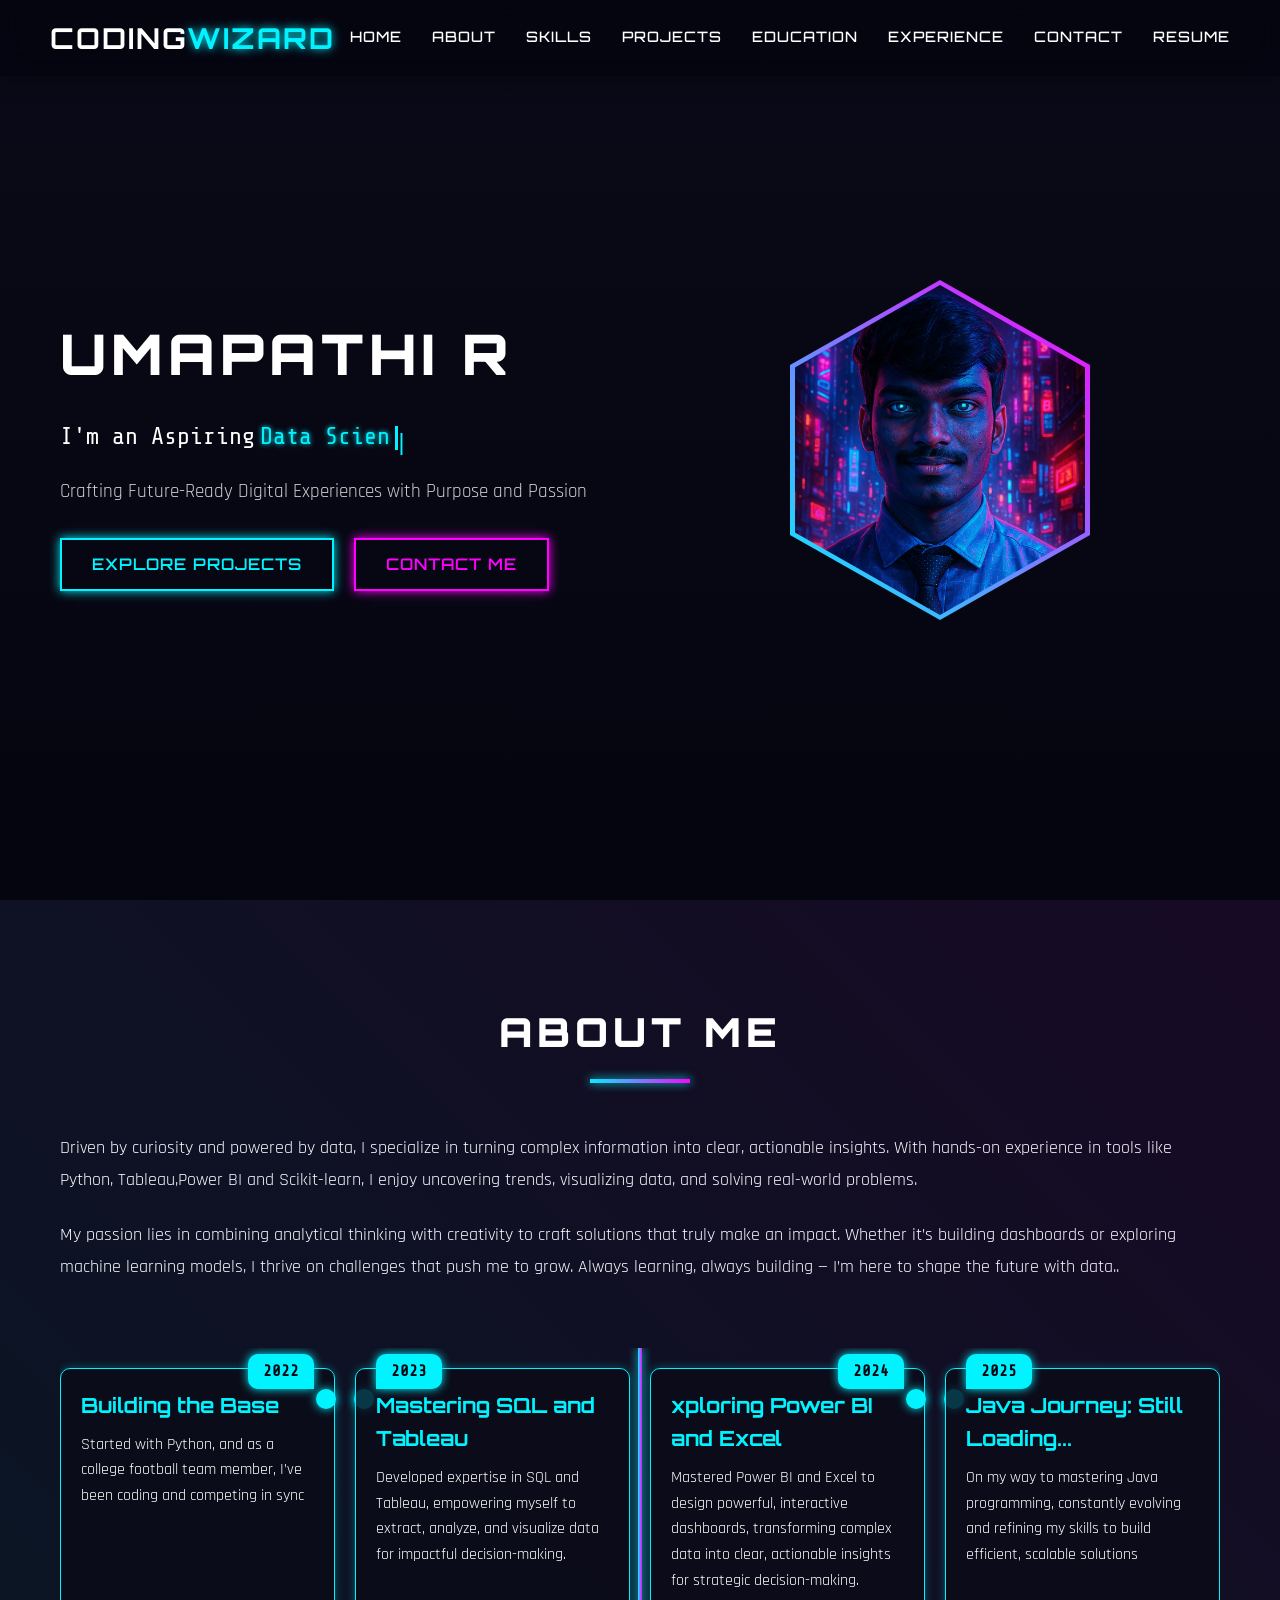
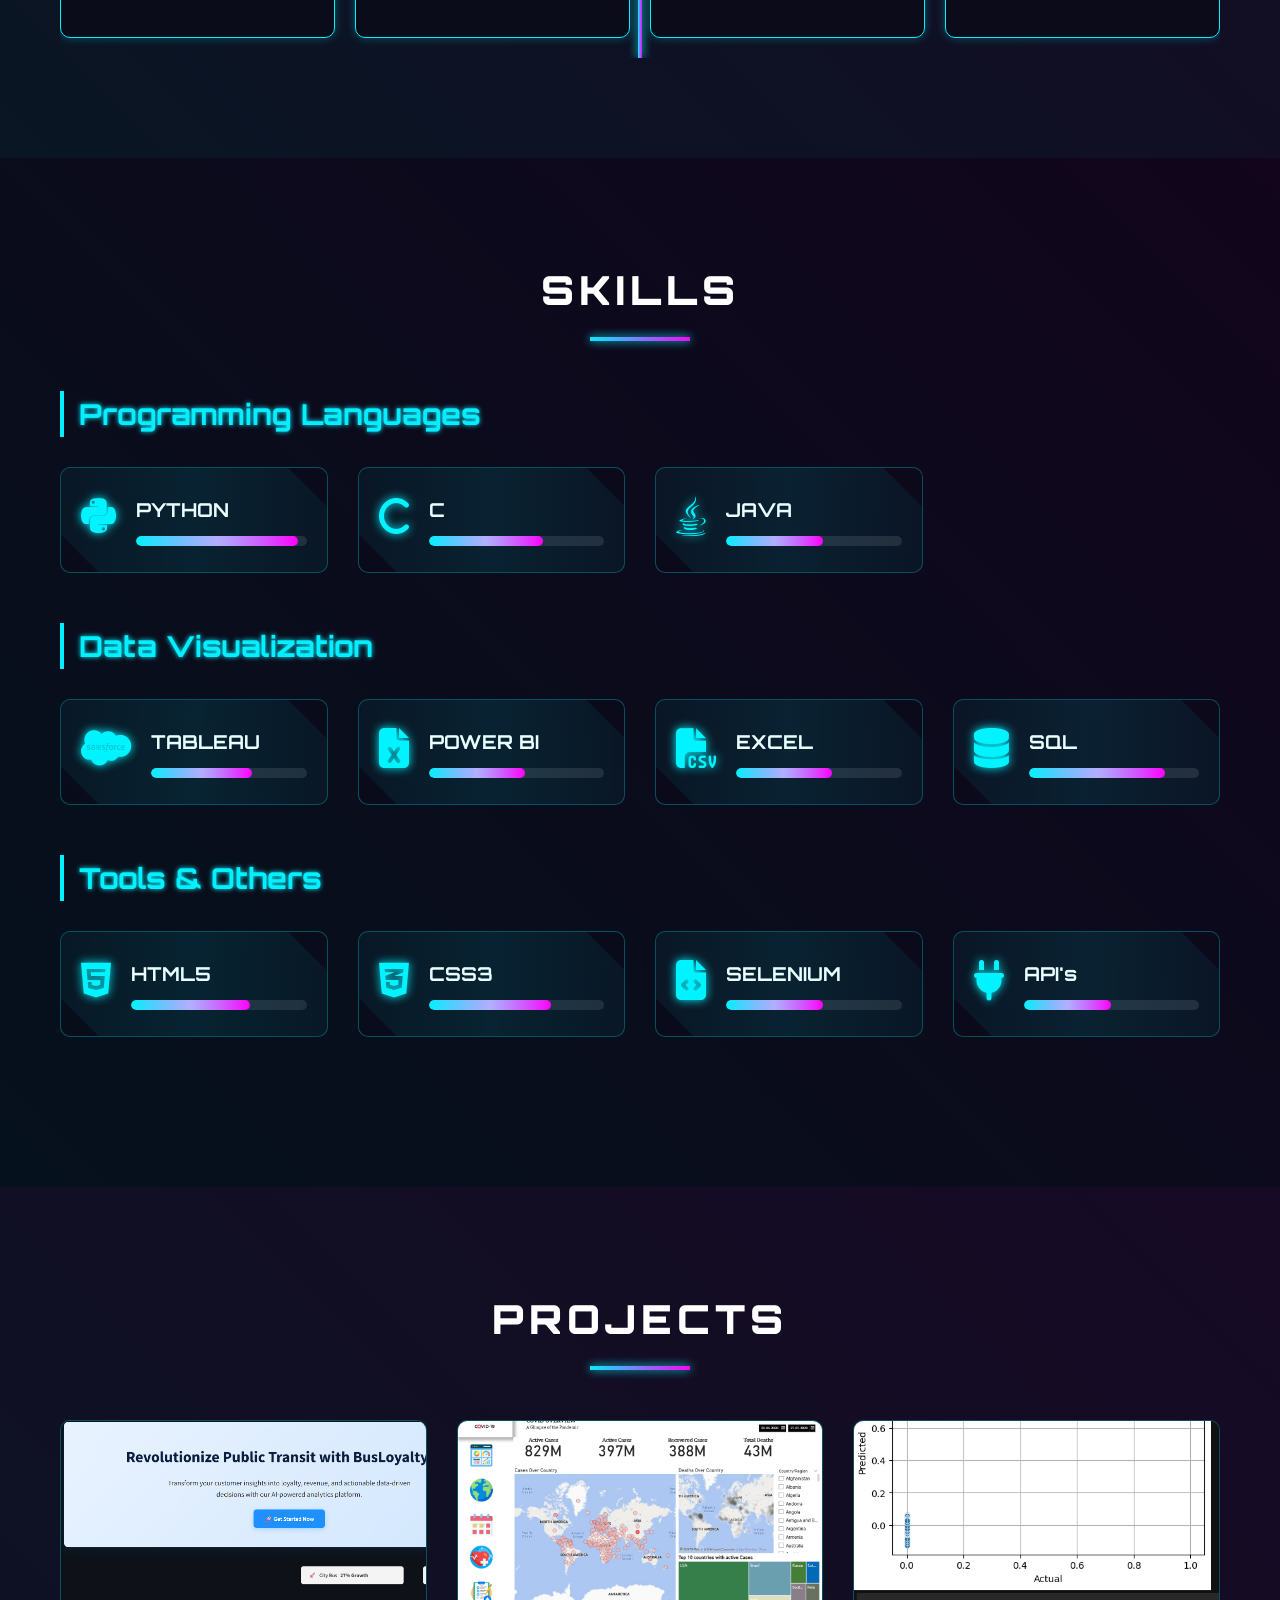
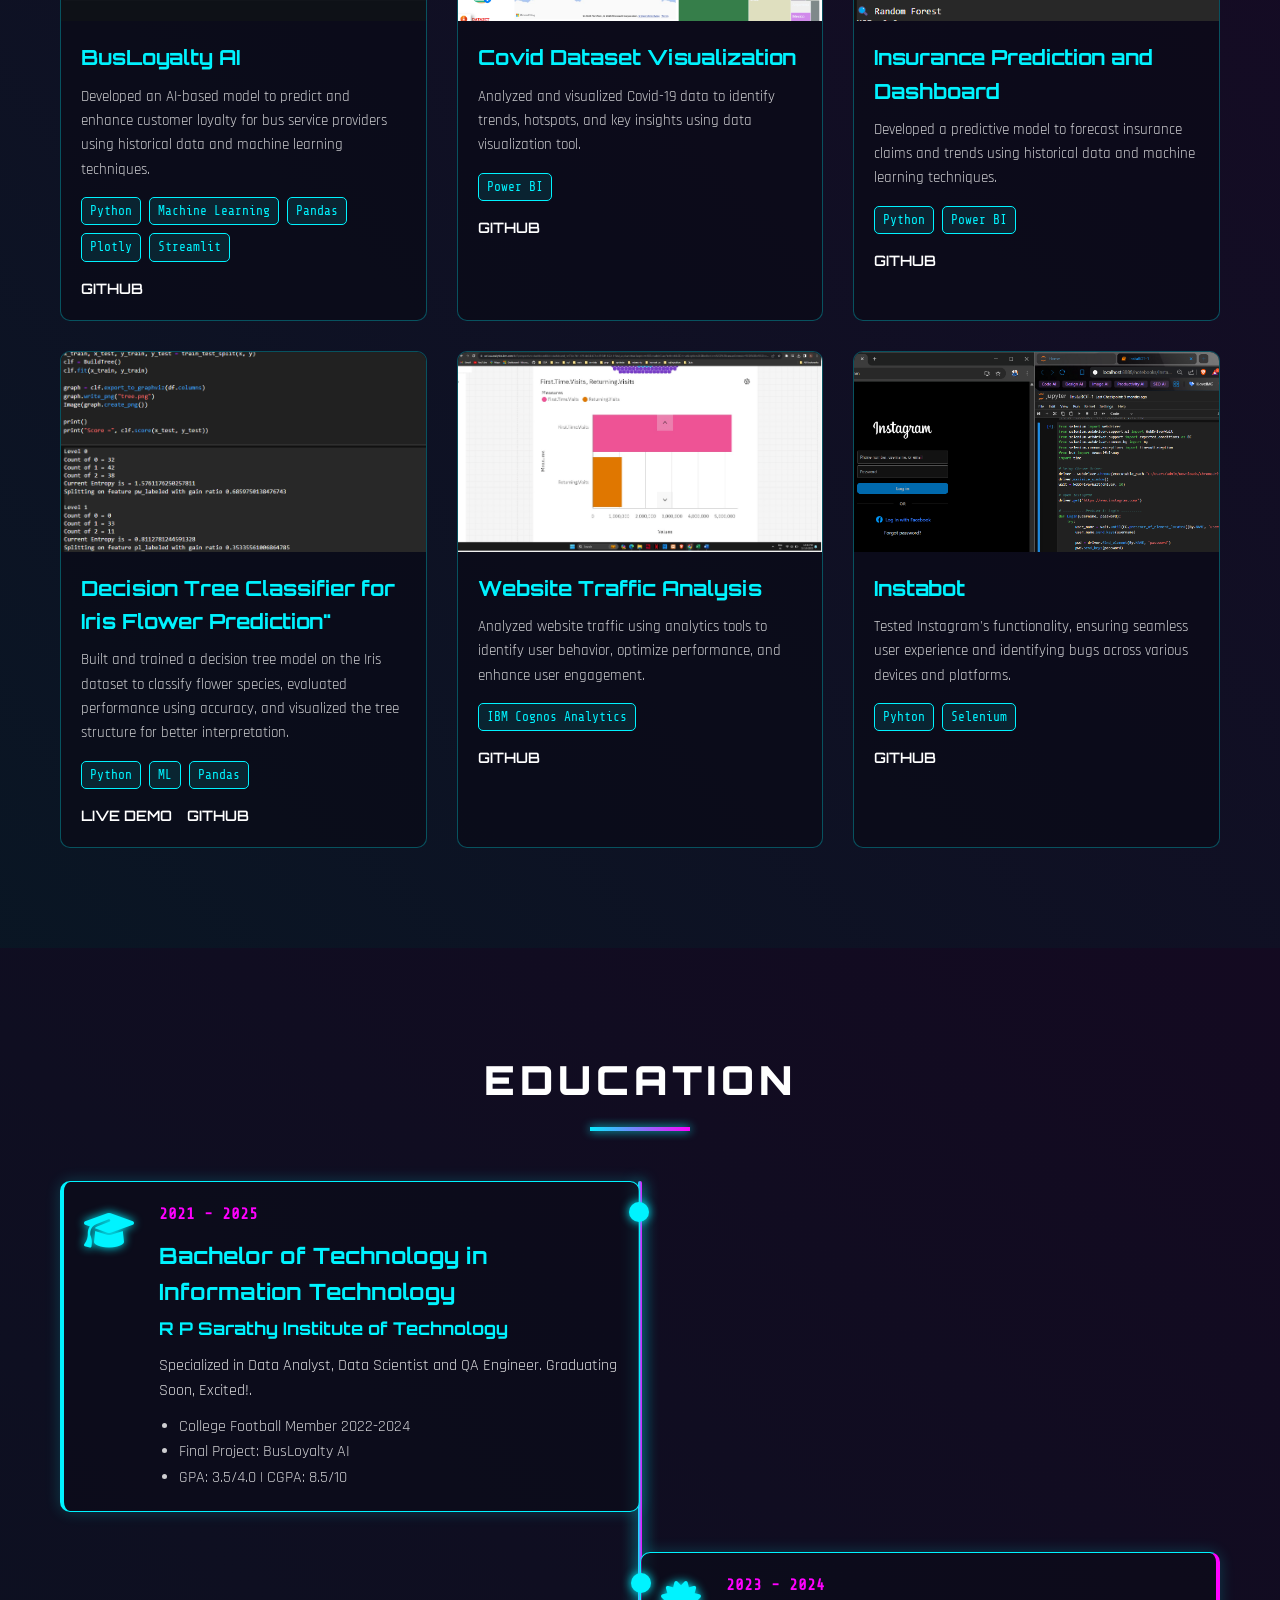
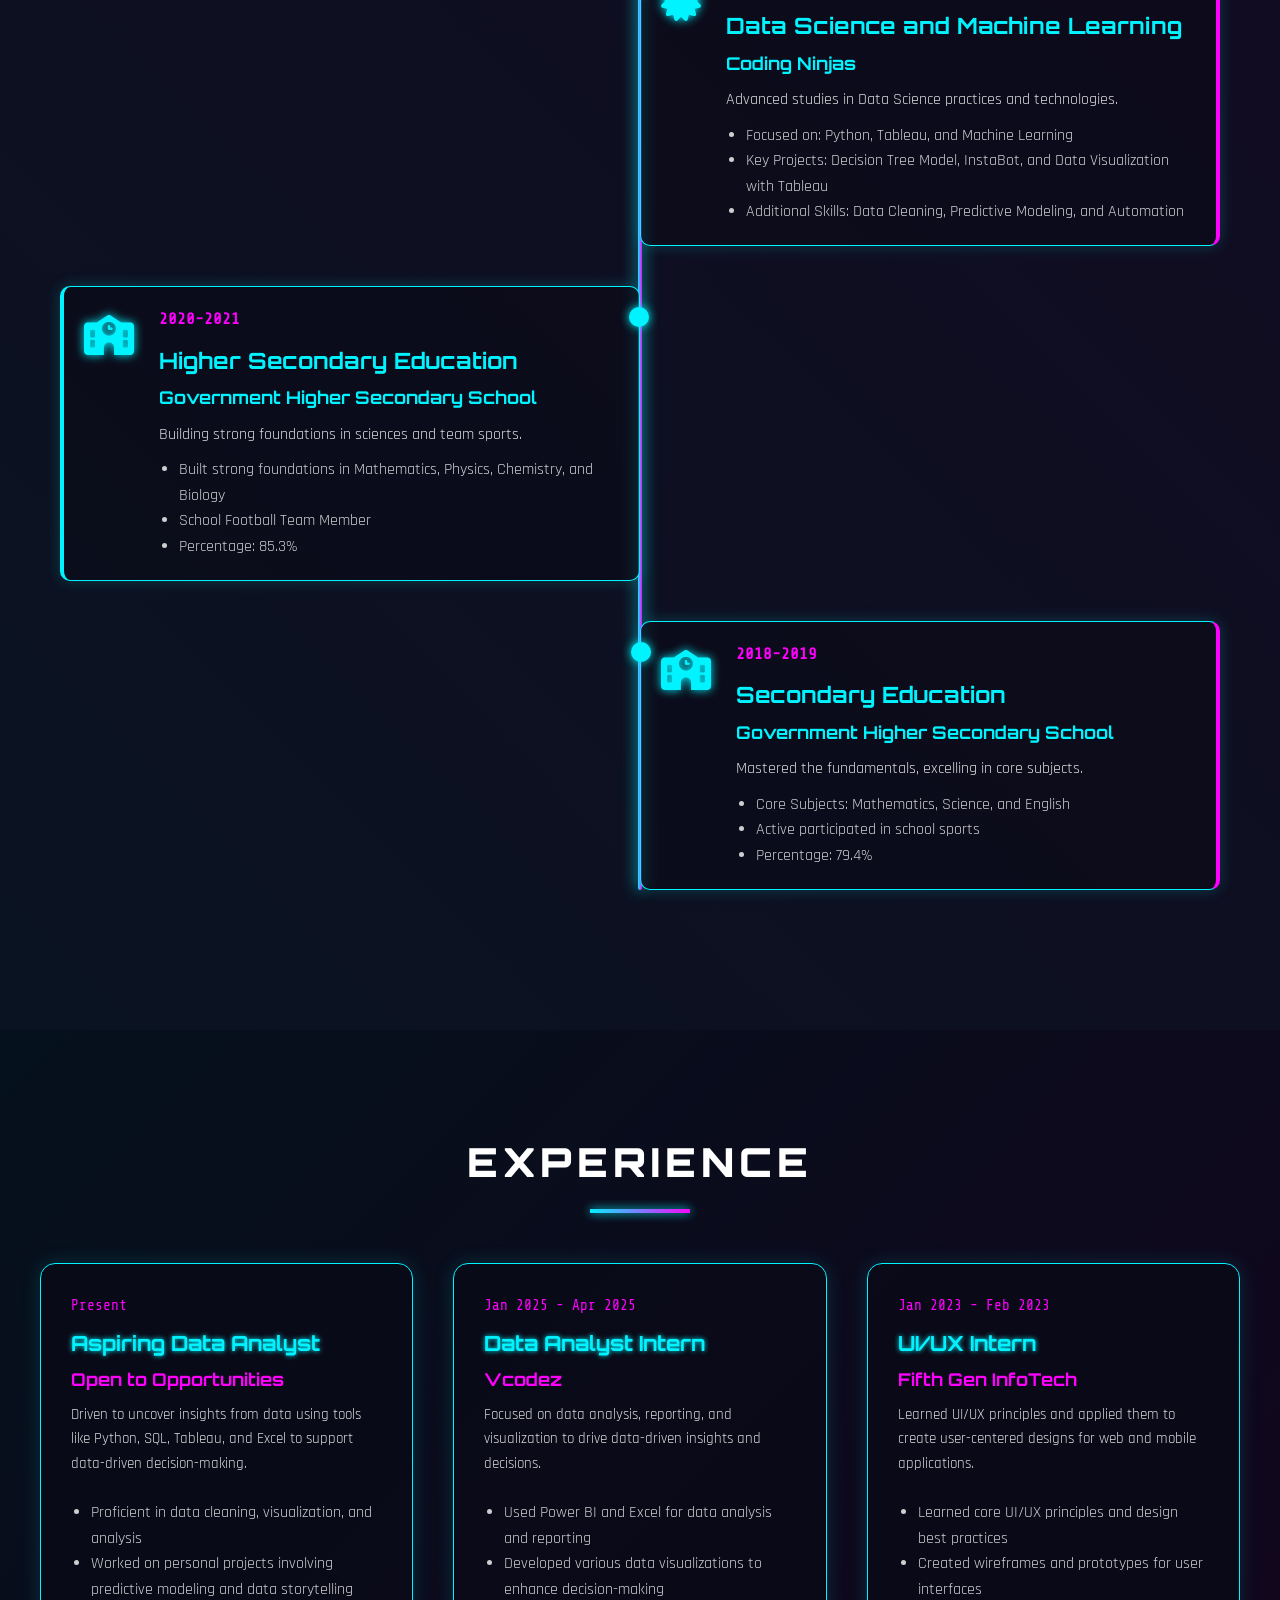
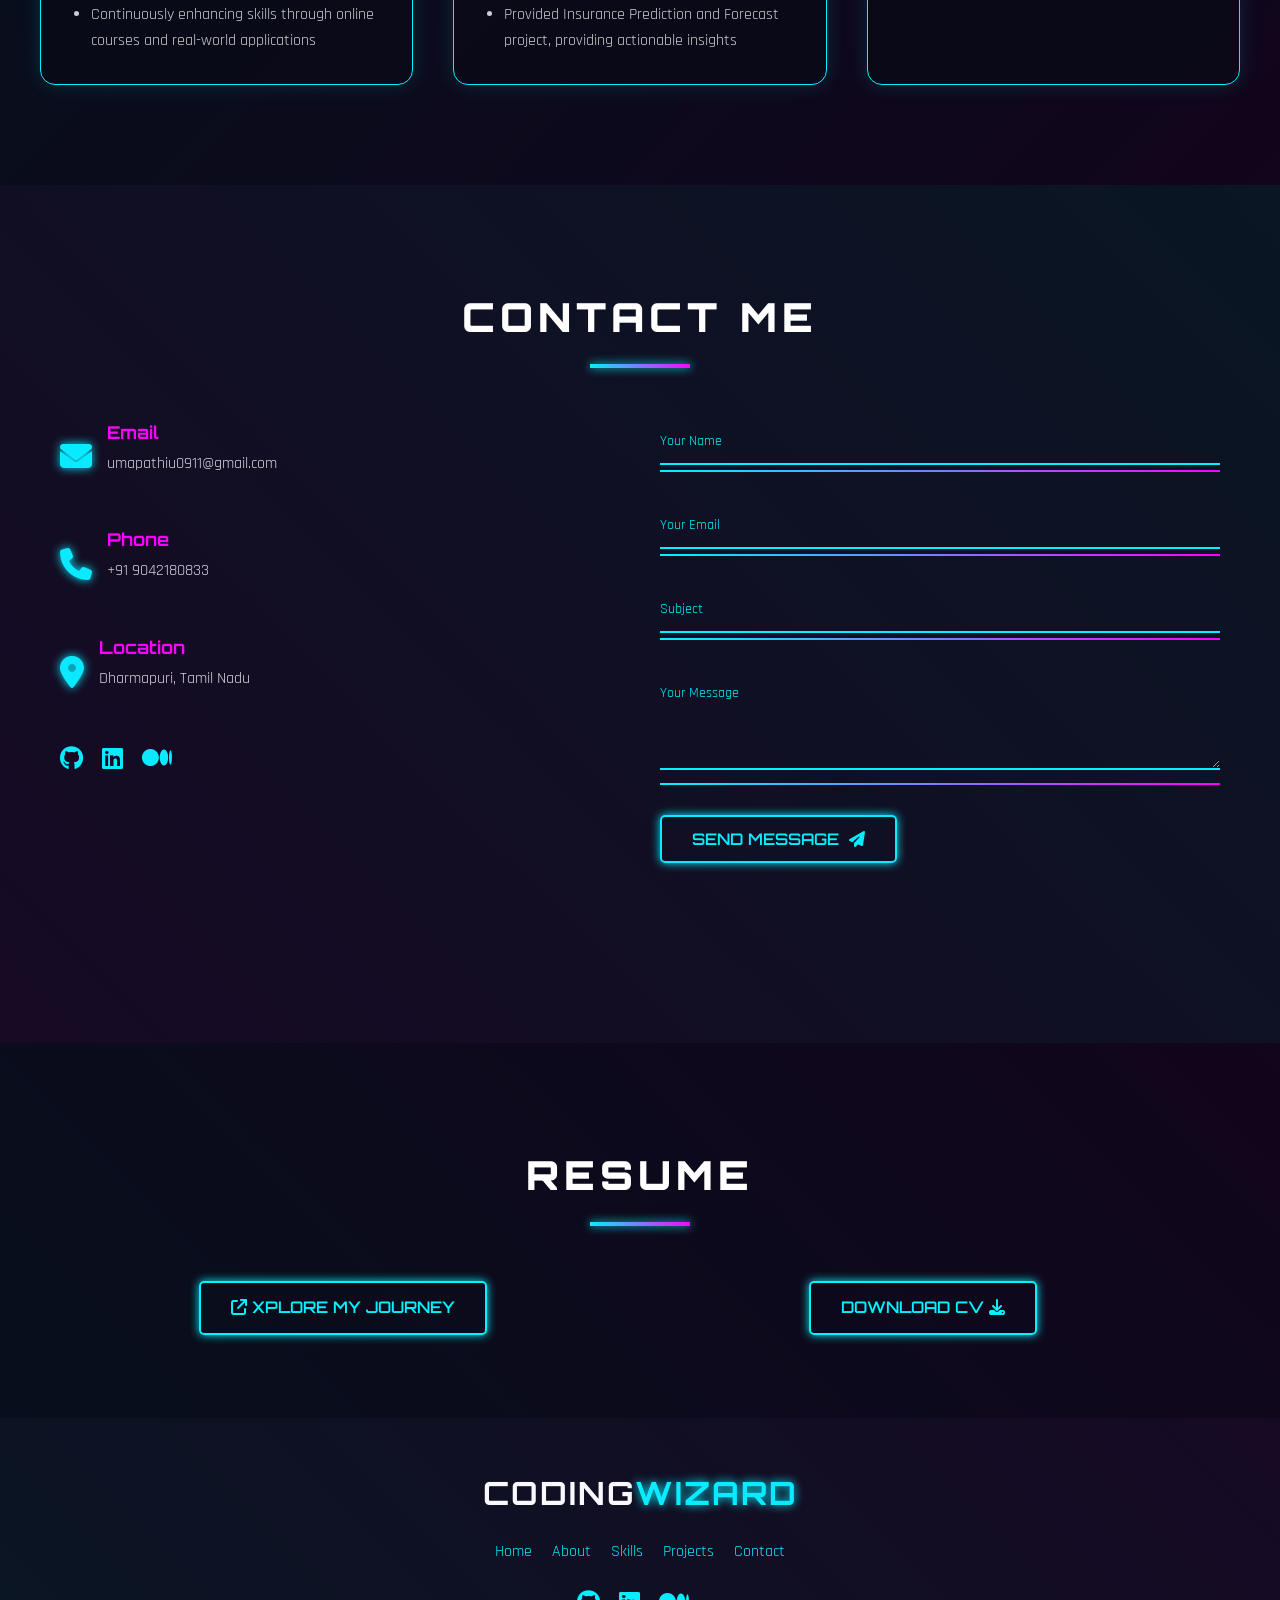
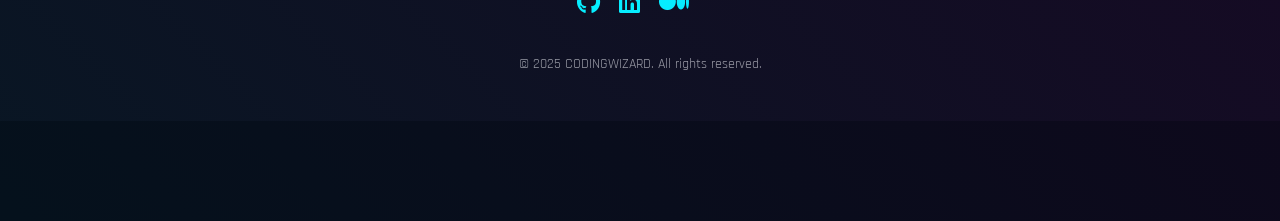
==== index.html @ 7857a3fd "Portfolio" ====
<!DOCTYPE html>
<html lang="en">
<head>
    <meta charset="UTF-8">
    <meta name="viewport" content="width=device-width, initial-scale=1.0">
    <title>Umapathi Odyssey</title>
    <link rel="icon" href="images/code-solid.svg" type="image/x-icon">
    <link rel="stylesheet" href="css/styles.css">
    <link rel="stylesheet" href="https://cdnjs.cloudflare.com/ajax/libs/font-awesome/6.4.0/css/all.min.css">
    <!-- Google Fonts - Cyberpunk style fonts -->
    <link rel="preconnect" href="https://fonts.googleapis.com">
    <link rel="preconnect" href="https://fonts.gstatic.com" crossorigin>
    <link href="https://fonts.googleapis.com/css2?family=Orbitron:wght@400;500;600;700;800;900&family=Rajdhani:wght@300;400;500;600;700&family=Share+Tech+Mono&display=swap" rel="stylesheet">
</head>
<body>
    <!-- Progress Bar -->
    <div class="progress-container">
        <div class="progress-bar" id="progressBar"></div>
    </div>

    <!-- Navbar -->
    <nav class="navbar">
        <div class="logo">
            <span class="logo-text">CODING<span class="logo-highlight">WIZARD</span></span>
        </div>
        <div class="nav-toggle" id="navToggle">
            <div class="hamburger">
                <span></span>
                <span></span>
                <span></span>
            </div>
        </div>
        <ul class="nav-links" id="navLinks">
            <li><a href="#home" class="nav-item">Home</a></li>
            <li><a href="#about" class="nav-item">About</a></li>
            <li><a href="#skills" class="nav-item">Skills</a></li>
            <li><a href="#projects" class="nav-item">Projects</a></li>
            <li><a href="#education" class="nav-item">Education</a></li>
            <li><a href="#experience" class="nav-item">Experience</a></li>
            <li><a href="#contact" class="nav-item">Contact</a></li>
            <li><a href="#resume" class="nav-item">Resume</a></li>
        </ul>
    </nav>

    <!-- Hero Section -->
    <section id="home" class="hero">
        <div class="hero-content">
          <div class="hero-text">
            <h1 class="glitch-text" data-text="JOHN DOE">UMAPATHI R</h1>
            <div class="typing-container">
              <span class="static-text">I'm an Aspiring  </span>
              <span class="dynamic-text" id="typingText"></span>
              <span class="cursor">|</span>
            </div>
      
                <p class="hero-description">Crafting Future-Ready Digital Experiences with Purpose and Passion</p>
                <div class="cta-buttons">
                    <a href="#projects" class="cta-button primary">Explore Projects</a>
                    <a href="#contact" class="cta-button secondary">Contact Me</a>
                </div>
            </div>
            <div class="hero-image">
                <div class="hexagon">
                    <img src="images/profile_cyber.png" alt="Profile Picture">
                </div>
            </div>
        </div>
        <div class="particles-container" id="particles"></div>
    </section>

    <!-- About Section -->
    <section id="about" class="about">
        <div class="section-header">
            <h2 class="glitch-text" data-text="ABOUT ME">ABOUT ME</h2>
            <div class="section-underline"></div>
        </div>
        <div class="about-content">
            <div class="about-text">
                <p>Driven by curiosity and powered by data, I specialize in turning complex information into clear, actionable insights. With hands-on experience in tools like Python, Tableau,Power BI and Scikit-learn, I enjoy uncovering trends, visualizing data, and solving real-world problems. </p>
                <p>My passion lies in combining analytical thinking with creativity to craft solutions that truly make an impact. Whether it’s building dashboards or exploring machine learning models, I thrive on challenges that push me to grow. Always learning, always building — I’m here to shape the future with data..</p>
            </div>
            <div class="about-timeline">
                <div class="timeline-item" data-year="2022">
                    <h3>Building the Base</h3>
                    <p>Started with Python, and as a college football team member, I’ve been coding and competing in sync</p>
                </div>
                <div class="timeline-item" data-year="2023">
                    <h3>Mastering SQL and Tableau</h3>
                    <p>Developed expertise in SQL and Tableau, empowering myself to extract, analyze, and visualize data for impactful decision-making.</p>
                </div>
                <div class="timeline-item" data-year="2024">
                    <h3>xploring Power BI and Excel</h3>
                    <p>Mastered Power BI and Excel to design powerful, interactive dashboards, transforming complex data into clear, actionable insights for strategic decision-making.</p>
                </div>
                <div class="timeline-item" data-year="2025">
                    <h3>Java Journey: Still Loading...</h3>
                    <p>On my way to mastering Java programming, constantly evolving and refining my skills to build efficient, scalable solutions</p>
                </div>
            </div>
        </div>
    </section>

    <!-- Skills Section -->
    <section id="skills" class="skills">
        <div class="section-header">
            <h2 class="glitch-text" data-text="SKILLS">SKILLS</h2>
            <div class="section-underline"></div>
        </div>
        <div class="skills-container">
            <!-- Frontend Skills -->
            <div class="skill-category">
                <h3>Programming Languages</h3>
                <div class="skills-grid">
                    <div class="skill-item" data-skill="Python">
                        <div class="skill-icon">
                            <i class="fab fa-python"></i>
                        </div>
                        <div class="skill-info">
                            <h4>PYTHON</h4>
                            <div class="skill-bar">
                                <div class="skill-level" style="width: 95%"></div>
                            </div>
                        </div>
                    </div>
                    <div class="skill-item" data-skill="CSS3">
                        <div class="skill-icon">
                            <i class="fab fa-c"></i>
                        </div>
                        <div class="skill-info">
                            <h4>C</h4>
                            <div class="skill-bar">
                                <div class="skill-level" style="width: 65%"></div>
                            </div>
                        </div>
                    </div>
                    <div class="skill-item" data-skill="JavaScript">
                        <div class="skill-icon">
                            <i class="fab fa-java"></i>
                        </div>
                        <div class="skill-info">
                            <h4>JAVA</h4>
                            <div class="skill-bar">
                                <div class="skill-level" style="width: 55%"></div>
                            </div>
                        </div>
                    </div>
                </div>
            </div>
            
            <!-- Backend Skills -->
            <div class="skill-category">
                <h3>Data Visualization</h3>
                <div class="skills-grid">
                    <div class="skill-item" data-skill="Python">
                        <div class="skill-icon">
                            <i class="fab fa-salesforce"></i>
                        </div>
                        <div class="skill-info">
                            <h4>TABLEAU</h4>
                            <div class="skill-bar">
                                <div class="skill-level" style="width: 65%"></div>
                            </div>
                        </div>
                    </div>
                    <div class="skill-item" data-skill="Flask">
                        <div class="skill-icon">
                            <i class="fas fa-file-excel"></i>
                        </div>
                        <div class="skill-info">
                            <h4>POWER BI</h4>
                            <div class="skill-bar">
                                <div class="skill-level" style="width: 55%"></div>
                            </div>
                        </div>
                    </div>
                    <div class="skill-item" data-skill="API">
                        <div class="skill-icon">
                            <i class="fas fa-file-csv"></i>
                        </div>
                        <div class="skill-info">
                            <h4>EXCEL</h4>
                            <div class="skill-bar">
                                <div class="skill-level" style="width: 58%"></div>
                            </div>
                        </div>
                    </div>
                    <div class="skill-item" data-skill="Database">
                        <div class="skill-icon">
                            <i class="fas fa-database"></i>
                        </div>
                        <div class="skill-info">
                            <h4>SQL</h4>
                            <div class="skill-bar">
                                <div class="skill-level" style="width: 80%"></div>
                            </div>
                        </div>
                    </div>
                </div>
            </div>
            
            <!-- Tools Skills -->
            <div class="skill-category">
                <h3>Tools & Others</h3>
                <div class="skills-grid">
                    <div class="skill-item" data-skill="Git">
                        <div class="skill-icon">
                            <i class="fab fa-html5"></i>
                        </div>
                        <div class="skill-info">
                            <h4>HTML5</h4>
                            <div class="skill-bar">
                                <div class="skill-level" style="width: 68%"></div>
                            </div>
                        </div>
                    </div>
                    <div class="skill-item" data-skill="DevOps">
                        <div class="skill-icon">
                            <i class="fa-brands fa-css3-alt"></i>
                        </div>
                        <div class="skill-info">
                            <h4>CSS3</h4>
                            <div class="skill-bar">
                                <div class="skill-level" style="width: 70%"></div>
                            </div>
                        </div>
                    </div>
                    <div class="skill-item" data-skill="UI/UX">
                        <div class="skill-icon">
                            <i class="fas fa-file-code"></i>
                        </div>
                        <div class="skill-info">
                            <h4>SELENIUM</h4>
                            <div class="skill-bar">
                                <div class="skill-level" style="width: 55%"></div>
                            </div>
                        </div>
                    </div>
                    <div class="skill-item" data-skill="Testing">
                        <div class="skill-icon">
                            <i class="fas fa-plug"></i>
                        </div>
                        <div class="skill-info">
                            <h4>API's</h4>
                            <div class="skill-bar">
                                <div class="skill-level" style="width: 50%"></div>
                            </div>
                        </div>
                    </div>
                </div>
            </div>
        </div>
    </section>

    <!-- Projects Section -->
    <section id="projects" class="projects">
        <div class="section-header">
            <h2 class="glitch-text" data-text="PROJECTS">PROJECTS</h2>
            <div class="section-underline"></div>
        </div>
        <div class="projects-grid">
           <!-- Project 8 -->
<div class="project-card" data-project="8">
    <div class="project-image">
        <img src="images/busloyaltyai.png" alt="Project 8">
    </div>
    <div class="project-info">
        <h3>BusLoyalty AI</h3>
        <p>Developed an AI-based model to predict and enhance customer loyalty for bus service providers using historical data and machine learning techniques.</p>
        <div class="project-tech">
            <span>Python</span>
            <span>Machine Learning</span>
            <span>Pandas</span>
            <span>Plotly</span>
            <span>Streamlit</span>
        </div>
        <div class="project-links">
            <a href="#" class="project-link">GitHub</a>
        </div>
    </div>
</div>
            
            <div class="project-card" data-project="7">
                <div class="project-image">
                    <img src="images/covid.png" alt="Project 7">
                </div>
                <div class="project-info">
                    <h3>Covid Dataset Visualization</h3>
                    <p>Analyzed and visualized Covid-19 data to identify trends, hotspots, and key insights using data visualization tool.</p>
                    <div class="project-tech">
                     
                        <span>Power BI</span>
                       
                    </div>
                    <div class="project-links">
                        <a href="#" class="project-link">GitHub</a>
                    </div>
                </div>
            </div>
            
            <!-- Project 6 -->
<div class="project-card" data-project="6">
    <div class="project-image">
        <img src="images/insurance.png" alt="Project 6">
    </div>
    <div class="project-info">
        <h3>Insurance Prediction and Dashboard</h3>
        <p>Developed a predictive model to forecast insurance claims and trends using historical data and machine learning techniques.</p>
        <div class="project-tech">
            <span>Python</span>
            <span>Power BI</span>
        </div>
        <div class="project-links">
            <a href="#" class="project-link">GitHub</a>
        </div>
    </div>
</div>
            
            <!-- Project 4 -->
            <div class="project-card" data-project="4">
                <div class="project-image">
                    <img src="images/decisiontree.png" alt="Project 4">
                </div>
                <div class="project-info">
                    <h3>Decision Tree Classifier for Iris Flower Prediction"</h3>
                    <p>Built and trained a decision tree model on the Iris dataset to classify flower species, evaluated performance using accuracy, and visualized the tree structure for better interpretation.</p>
                    <div class="project-tech">
                        <span>Python</span>
                        <span>ML</span>
                        <span>Pandas</span>
                    </div>
                    <div class="project-links">
                        <a href="#" class="project-link">Live Demo</a>
                        <a href="#" class="project-link">GitHub</a>
                    </div>
                </div>
            </div>
            
            <!-- Project 5 -->
            <div class="project-card" data-project="5">
                <div class="project-image">
                    <img src="images/websitetrafficanalysis.png" alt="Project 5">
                </div>
                <div class="project-info">
                    <h3>Website Traffic Analysis</h3>
                    <p>Analyzed website traffic using analytics tools to identify user behavior, optimize performance, and enhance user engagement.</p>
                    <div class="project-tech">
                        <span>IBM Cognos Analytics</span>
                    </div>
                    <div class="project-links">
                        <a href="#" class="project-link">GitHub</a>
                    </div>
                </div>
            </div>
            
            <!-- Project 6 -->
            <div class="project-card" data-project="6">
                <div class="project-image">
                    <img src="images/instabot.png" alt="Project 6">
                </div>
                <div class="project-info">
                    <h3>Instabot</h3>
                    <p>Tested Instagram's functionality, ensuring seamless user experience and identifying bugs across various devices and platforms.</p>
                    <div class="project-tech">
                        <span>Pyhton</span>
                        <span>Selenium</span>
                    </div>
                    <div class="project-links">
                        <a href="#" class="project-link">GitHub</a>
                    </div>
                </div>
            </div>
            

        </div>
        <!-- Project Modal -->
        <div class="project-modal" id="projectModal">
            <div class="modal-content">
                <span class="close-modal">&times;</span>
                <div class="modal-body">
                    <h2 id="modalTitle">Insurance Prediction and Dashboard</h2>
                    <div class="modal-image">
                        <img id="modalImage" src="" alt="Project Image">
                    </div>
                    <div class="modal-description">
                        <p id="modalDescription">Developed a predictive model to forecast insurance claims and trends using historical data and machine learning techniques.</p>
                    </div>
                    <div class="modal-tech" id="modalTech">
                        <span>Python</span>
                        <span>Power BI</span>
                    </div>
                    <div class="modal-links">
                        <a href="#" id="modalGithub" class="modal-link">GitHub</a>
                    </div>
                </div>
            </div>
        </div>
    </section>

    <!-- Education Section -->
    <section id="education" class="education">
        <div class="section-header">
            <h2 class="glitch-text" data-text="EDUCATION">EDUCATION</h2>
            <div class="section-underline"></div>
        </div>
        <div class="education-timeline">
            <!-- Education 1 -->
            <div class="edu-item">
                <div class="edu-icon">
                    <i class="fas fa-graduation-cap"></i>
                </div>
                <div class="edu-content">
                    <div class="edu-date">2021 - 2025</div>
                    <h3>Bachelor of Technology in Information Technology</h3>
                    <h4>R P Sarathy Institute of Technology</h4>
                    <p>Specialized in Data Analyst, Data Scientist and QA Engineer. Graduating Soon, Excited!.</p>
                    <div class="edu-details">
                        <ul>
                            <li>College Football Member 2022-2024</li>
                            <li>Final Project: BusLoyalty AI</li>
                            <li>GPA: 3.5/4.0 | CGPA: 8.5/10</li>

                        </ul>
                    </div>
                </div>
            </div>
            
            <!-- Education 2 -->
            <div class="edu-item">
                <div class="edu-icon">
                    <i class="fas fa-certificate"></i>
                </div>
                <div class="edu-content">
                    <div class="edu-date">2023 - 2024</div>
                    <h3>Data Science and Machine Learning</h3>
                    <h4>Coding Ninjas</h4>
                    <p>Advanced studies in Data Science practices and technologies.</p>
                    <div class="edu-details">
                        <ul>
                            <li>Focused on: Python, Tableau, and Machine Learning</li>
                            <li>Key Projects: Decision Tree Model, InstaBot, and Data Visualization with Tableau</li>
                            <li>Additional Skills: Data Cleaning, Predictive Modeling, and Automation</li>
                        </ul>
                    </div>
                </div>
            </div>
            
            <!-- Education 3 -->
            <div class="edu-item">
                <div class="edu-icon">
                    <i class="fas fa-school"></i>
                </div>
                <div class="edu-content">
                    <div class="edu-date">2020-2021</div>
                    <h3>Higher Secondary Education</h3>
                    <h4>Government Higher Secondary School</h4>
                    <p>Building strong foundations in sciences and team sports.</p>
                    <div class="edu-details">
                        <ul>
                            <li>Built strong foundations in Mathematics, Physics, Chemistry, and Biology</li>
<li>School Football Team Member</li>
<li>Percentage: 85.3%</li>
                        </ul>
                    </div>
                </div>
            </div>
            
            <!-- Education 4 -->
            <div class="edu-item">
                <div class="edu-icon">
                    <i class="fas fa-school"></i>
                </div>
                <div class="edu-content">
                    <div class="edu-date">2018-2019</div>
                    <h3>Secondary Education</h3>
                    <h4>Government Higher Secondary School</h4>
                    <p>Mastered the fundamentals, excelling in core subjects.</p>
                    <div class="edu-details">
                        <ul>
                            <li>Core Subjects: Mathematics, Science, and English</li>
                            <li>Active participated in school sports</li>
                            <li>Percentage: 79.4%</li>
                            
                        </ul>
                    </div>
                </div>
            </div>
        </div>
    </section>

    <!-- Experience Section -->
    <section id="experience" class="experience">
        <div class="section-header">
            <h2 class="glitch-text" data-text="EXPERIENCE">EXPERIENCE</h2>
            <div class="section-underline"></div>
        </div>
        <div class="exp-timeline">
            <!-- Experience 1 -->
            <div class="exp-item">
                <div class="exp-date">Present</div>
                <div class="exp-content">
                    <h3>Aspiring Data Analyst</h3>
                    <h4>Open to Opportunities</h4>
                    <p>Driven to uncover insights from data using tools like Python, SQL, Tableau, and Excel to support data-driven decision-making.</p>
                    <div class="exp-details">
                        <ul>
                            <li>Proficient in data cleaning, visualization, and analysis</li>
                            <li>Worked on personal projects involving predictive modeling and data storytelling</li>
                            <li>Continuously enhancing skills through online courses and real-world applications</li>
                        </ul>
                    </div>
                </div>
            </div>
            
            
          <!-- Experience 2 -->
<div class="exp-item">
    <div class="exp-date">Jan 2025 - Apr 2025</div>
    <div class="exp-content">
        <h3>Data Analyst Intern</h3>
        <h4>Vcodez</h4>
        <p>Focused on data analysis, reporting, and visualization to drive data-driven insights and decisions.</p>
        <div class="exp-details">
            <ul>
                <li>Used Power BI and Excel for data analysis and reporting</li>
                <li>Developed various data visualizations to enhance decision-making</li>
                <li>Provided Insurance Prediction and Forecast project, providing actionable insights</li>
            </ul>
        </div>
    </div>
</div>
  
            <!-- Experience 3 -->
<div class="exp-item">
    <div class="exp-date">Jan 2023 - Feb 2023</div>
    <div class="exp-content">
        <h3>UI/UX Intern</h3>
        <h4>Fifth Gen InfoTech</h4>
        <p>Learned UI/UX principles and applied them to create user-centered designs for web and mobile applications.</p>
        <div class="exp-details">
            <ul>
                <li>Learned core UI/UX principles and design best practices</li>
                <li>Created wireframes and prototypes for user interfaces</li>
            </ul>
        </div>
    </div>
</div>
    </section>

    <!-- Contact Section -->
    <section id="contact" class="contact">
        <div class="section-header">
            <h2 class="glitch-text" data-text="CONTACT ME">CONTACT ME</h2>
            <div class="section-underline"></div>
        </div>
        <div class="contact-container">
            <div class="contact-info">
                <div class="contact-item">
                    <div class="contact-icon">
                        <i class="fas fa-envelope"></i>
                    </div>
                    <div class="contact-text">
                        <h3>Email</h3>
                        <p>umapathiu0911@gmail.com</p>
                    </div>
                </div>
                <div class="contact-item">
                    <div class="contact-icon">
                        <i class="fas fa-phone"></i>
                    </div>
                    <div class="contact-text">
                        <h3>Phone</h3>
                        <p>+91 9042180833</p>
                    </div>
                </div>
                <div class="contact-item">
                    <div class="contact-icon">
                        <i class="fas fa-map-marker-alt"></i>
                    </div>
                    <div class="contact-text">
                        <h3>Location</h3>
                        <p>Dharmapuri, Tamil Nadu   </p>
                    </div>
                </div>
                <div class="social-links">
                    <a href="https://github.com/Codingwizard0911" class="social-link"><i class="fab fa-github"></i></a>
                    <a href="https://www.linkedin.com/in/umapathi-ramesh-279289226" class="social-link"><i class="fab fa-linkedin"></i></a>
                    <a href="https://medium.com/@codingwizard0911" class="social-link"><i class="fab fa-medium"></i></a>
                </div>
            </div>
            <div class="contact-form">
                <form id="contactForm" action="/send_email" method="POST">
                    <div class="form-group">
                        <input type="text" id="name" name="name" required>
                        <label for="name" class="form-label">Your Name</label>
                        <div class="form-border"></div>
                    </div>
                    <div class="form-group">
                        <input type="email" id="email" name="email" required>
                        <label for="email" class="form-label">Your Email</label>
                        <div class="form-border"></div>
                    </div>
                    <div class="form-group">
                        <input type="text" id="subject" name="subject"  required spellcheck="true">
                        <label for="subject" class="form-label">Subject</label>
                        <div class="form-border"></div>
                    </div>
                    <div class="form-group">
                        <textarea id="message" name="message" required spellcheck="true"></textarea>
                        <label for="message" class="form-label">Your Message</label>
                        <div class="form-border"></div>
                    </div>
                    <button type="submit" class="submit-button">
                        <span>SEND MESSAGE</span>
                        <i class="fas fa-paper-plane"></i>
                    </button>
                </form>
                <div id="formStatus" class="form-status"></div>
            </div>
        </div>
    </section>

    <!-- Resume Section -->
    <section id="resume" class="resume">
        <div class="section-header">
            <h2 class="glitch-text" data-text="RESUME">RESUME</h2>
            <div class="section-underline"></div>
        </div>
        <div class="resume-container">
            <!-- Section for viewing resume -->
            <div class="resume-view">
                <a href="resume/resume.html" target="_blank" class="download-button">
                    <i class="fas fa-external-link"></i>
                    <span>Xplore My Journey</span></a>
            </div>
        
            <!-- Section for downloading resume -->
            <div class="resume-content">
                               <a href="resume/UMAPATHI_R_9042180833_QA.pdf" download class="download-button">
                    <span>DOWNLOAD CV</span>
                    <i class="fas fa-download"></i>
                </a>
            </div>
        </div>
        
          <!--  <div class="resume-preview">
                <img src="resume-preview.png" alt="Resume Preview">
            </div>
        </div>
    </section>-->

    <!-- Footer -->
    <footer class="footer">
        <div class="footer-content">
            <div class="footer-logo">
                <span class="logo-text">CODING<span class="logo-highlight">WIZARD</span></span>
            </div>
            <div class="footer-links">
                <a href="#home">Home</a>
                <a href="#about">About</a>
                <a href="#skills">Skills</a>
                <a href="#projects">Projects</a>
                <a href="#contact">Contact</a>
            </div>
            <div class="social-links">
                <a href="https://github.com/Codingwizard0911" class="social-link"><i class="fab fa-github"></i></a>
                <a href="https://www.linkedin.com/in/umapathi-ramesh-279289226" class="social-link"><i class="fab fa-linkedin"></i></a>
                <a href="https://medium.com/@codingwizard0911" class="social-link"><i class="fab fa-medium"></i></a>
            </div>
        </div>
        <div class="footer-bottom">
            <p>&copy; 2025 CODINGWIZARD. All rights reserved.</p>
        </div>
    </footer>

    <!-- Scripts -->
    <script src="js/script.js"></script>
</body>
</html>
---- css/styles.css ----
/* Base Styles and Variables */
:root {
    /* Main colors */
    --primary-color: #00f3ff;
    --secondary-color: #ff00ff;
    --tertiary-color: #ffff00;
    --dark-color: #0a0a18;
    --darker-color: #050510;
    --light-color: #ffffff;
    
    /* Neon colors */
    --neon-blue: #00f3ff;
    --neon-pink: #ff00ff;
    --neon-yellow: #ffff00;
    --neon-green: #00ff66;
    
    /* Gradients */
    --cyber-gradient: linear-gradient(90deg, var(--neon-blue), var(--neon-pink));
    --dark-gradient: linear-gradient(to bottom, var(--dark-color), var(--darker-color));
    
    /* Fonts */
    --font-primary: 'Orbitron', sans-serif;
    --font-secondary: 'Rajdhani', sans-serif;
    --font-mono: 'Share Tech Mono', monospace;
    
    /* Shadows */
    --text-shadow: 0 0 10px var(--primary-color);
    --box-shadow: 0 0 15px rgba(0, 243, 255, 0.7);
}

/* Global Styles */
* {
    margin: 0;
    padding: 0;
    box-sizing: border-box;
}

html {
    scroll-behavior: smooth;
    scroll-padding-top: 80px;
}

body {
    font-family: var(--font-secondary);
    background-color: var(--darker-color);
    color: var(--light-color);
    overflow-x: hidden;
    line-height: 1.6;
}

section {
    padding: 100px 0;
    position: relative;
    overflow: hidden;
}

h1, h2, h3, h4, h5, h6 {
    font-family: var(--font-primary);
    margin-bottom: 1rem;
    font-weight: 700;
}

p {
    margin-bottom: 1.5rem;
}

a {
    text-decoration: none;
    color: var(--primary-color);
    transition: all 0.3s ease;
}

a:hover {
    color: var(--secondary-color);
    text-shadow: 0 0 8px var(--secondary-color);
}

.container {
    width: 100%;
    max-width: 1200px;
    margin: 0 auto;
    padding: 0 20px;
}

/* Progress Bar */
.progress-container {
    position: fixed;
    top: 0;
    z-index: 10000;
    width: 100%;
    height: 3px;
    background: transparent;
}

.progress-bar {
    height: 3px;
    background: var(--cyber-gradient);
    width: 0%;
    box-shadow: 0 0 10px var(--primary-color), 0 0 20px var(--primary-color);
    transition: width 0.1s ease;
}

/* Navbar */
.navbar {
    position: fixed;
    top: 0;
    left: 0;
    width: 100%;
    display: flex;
    justify-content: space-between;
    align-items: center;
    padding: 15px 50px;
    z-index: 1000;
    background-color: rgba(5, 5, 16, 0.9);
    backdrop-filter: blur(10px);
    box-shadow: 0 5px 20px rgba(0, 0, 0, 0.3);
    transition: all 0.3s ease;
}

.navbar.scrolled {
    padding: 10px 50px;
    background-color: rgba(5, 5, 16, 0.95);
}

.logo-text {
    font-family: var(--font-primary);
    font-size: 1.8rem;
    font-weight: 700;
    color: var(--light-color);
    letter-spacing: 2px;
}

.logo-highlight {
    color: var(--primary-color);
    text-shadow: 0 0 10px var(--primary-color);
}

.nav-toggle {
    display: none;
    cursor: pointer;
}

.hamburger {
    width: 30px;
    height: 20px;
    position: relative;
}

.hamburger span {
    display: block;
    position: absolute;
    height: 2px;
    width: 100%;
    background: var(--primary-color);
    border-radius: 9px;
    left: 0;
    transition: 0.25s ease-in-out;
    box-shadow: 0 0 5px var(--primary-color);
}

.hamburger span:nth-child(1) {
    top: 0px;
}

.hamburger span:nth-child(2) {
    top: 9px;
}

.hamburger span:nth-child(3) {
    top: 18px;
}

.nav-toggle.active .hamburger span:nth-child(1) {
    top: 9px;
    transform: rotate(135deg);
}

.nav-toggle.active .hamburger span:nth-child(2) {
    opacity: 0;
    left: -60px;
}

.nav-toggle.active .hamburger span:nth-child(3) {
    top: 9px;
    transform: rotate(-135deg);
}

.nav-links {
    display: flex;
    list-style: none;
}

.nav-links li {
    margin: 0 15px;
}

.nav-item {
    color: var(--light-color);
    font-family: var(--font-primary);
    font-size: 0.9rem;
    font-weight: 500;
    letter-spacing: 1px;
    text-transform: uppercase;
    padding: 5px 0;
    position: relative;
}

.nav-item:before {
    content: '';
    position: absolute;
    width: 0;
    height: 2px;
    bottom: 0;
    left: 0;
    background: var(--primary-color);
    box-shadow: 0 0 8px var(--primary-color);
    transition: width 0.3s ease;
}

.nav-item:hover:before {
    width: 100%;
}

.nav-item:hover {
    color: var(--primary-color);
    text-shadow: 0 0 5px var(--primary-color);
}

/* Hero Section */
.hero {
    min-height: 100vh;
    display: flex;
    align-items: center;
    justify-content: center;
    background: var(--dark-gradient);
    position: relative;
    overflow: hidden;
}

.hero-content {
    display: flex;
    justify-content: center;
    align-items: center;
    width: 100%;
    max-width: 1200px;
    padding: 0 20px;
    position: relative;
    z-index: 10;
}

.hero-text {
    flex: 1;
    padding-right: 40px;
}

.hero-image {
    flex: 1;
    display: flex;
    justify-content: center;
    align-items: center;
}

.hexagon {
    position: relative;
    width: 300px;
    height: 340px;
    margin: 0 auto;
    clip-path: polygon(50% 0%, 100% 25%, 100% 75%, 50% 100%, 0% 75%, 0% 25%);
    background: linear-gradient(45deg, var(--neon-blue), var(--neon-pink));
    animation: borderAnimation 5s infinite alternate;
    padding: 5px;
}

.hexagon img {
    width: 100%;
    height: 100%;
    object-fit: cover;
    clip-path: polygon(50% 0%, 100% 25%, 100% 75%, 50% 100%, 0% 75%, 0% 25%);
}

@keyframes borderAnimation {
    0% {
        box-shadow: 0 0 20px var(--neon-blue);
        background: linear-gradient(45deg, var(--neon-blue), var(--neon-pink));
    }
    50% { 
        box-shadow: 0 0 40px var(--neon-pink);
        background: linear-gradient(45deg, var(--neon-pink), var(--neon-blue));
    }
    100% {
        box-shadow: 0 0 20px var(--neon-blue);
        background: linear-gradient(45deg, var(--neon-blue), var(--neon-pink));
    }
}

.glitch-text {
    font-size: 3.5rem;
    font-weight: 900;
    color: var(--light-color);
    text-transform: uppercase;
    position: relative;
    letter-spacing: 5px;
    animation: glitch 2s infinite;
}

@keyframes glitch {
    0% {
        text-shadow: 0.05em 0 0 var(--neon-blue), -0.025em -0.05em 0 var(--neon-pink),
                     0.025em 0.05em 0 var(--neon-green);
    }
    14% {
        text-shadow: 0.05em 0 0 var(--neon-blue), -0.025em -0.05em 0 var(--neon-pink),
                     0.025em 0.05em 0 var(--neon-green);
    }
    15% {
        text-shadow: -0.05em -0.025em 0 var(--neon-blue), 0.025em 0.025em 0 var(--neon-pink),
                     -0.05em -0.05em 0 var(--neon-green);
    }
    49% {
        text-shadow: -0.05em -0.025em 0 var(--neon-blue), 0.025em 0.025em 0 var(--neon-pink),
                     -0.05em -0.05em 0 var(--neon-green);
    }
    50% {
        text-shadow: 0.025em 0.05em 0 var(--neon-blue), 0.05em 0 0 var(--neon-pink),
                     0 -0.05em 0 var(--neon-green);
    }
    99% {
        text-shadow: 0.025em 0.05em 0 var(--neon-blue), 0.05em 0 0 var(--neon-pink),
                     0 -0.05em 0 var(--neon-green);
    }
    100% {
        text-shadow: -0.025em 0 0 var(--neon-blue), -0.025em -0.025em 0 var(--neon-pink),
                     -0.025em -0.05em 0 var(--neon-green);
    }
}

.typing-container {
    display: flex;
    align-items: center;
    font-family: var(--font-mono);
    font-size: 1.5rem;
    margin: 20px 0;
}

.static-text {
    color: var(--light-color);
}

.dynamic-text {
    color: var(--primary-color);
    text-shadow: 0 0 5px var(--primary-color);
    margin-left: 5px;
}
.cursor {
    display: inline-block;
    animation: blink 0.8s infinite;
    color: var(--primary-color);
  }
  
  @keyframes blink {
    0%, 50%, 100% { opacity: 1; }
    25%, 75% { opacity: 0; }
  }
  
.cursor {
    display: inline-block;
    width: 3px;
    height: 1.5rem;
    background-color: var(--primary-color);
    margin-left: 5px;
    animation: cursor-blink 1s infinite;
}

@keyframes cursor-blink {
    0%, 100% { opacity: 1; }
    50% { opacity: 0; }
}

.hero-description {
    font-size: 1.2rem;
    margin-bottom: 30px;
    color: rgba(255, 255, 255, 0.8);
}

.cta-buttons {
    display: flex;
    gap: 20px;
}

.cta-button {
    display: inline-block;
    padding: 12px 30px;
    font-family: var(--font-primary);
    font-size: 1rem;
    font-weight: 600;
    text-transform: uppercase;
    letter-spacing: 1px;
    border: 2px solid;
    position: relative;
    overflow: hidden;
    transition: all 0.3s ease;
    z-index: 1;
}

.cta-button:before {
    content: '';
    position: absolute;
    top: 0;
    left: -100%;
    width: 100%;
    height: 100%;
    background: var(--cyber-gradient);
    transition: all 0.3s ease;
    z-index: -1;
}

.cta-button:hover:before {
    left: 0;
}

.cta-button.primary {
    border-color: var(--primary-color);
    color: var(--primary-color);
    box-shadow: 0 0 10px var(--primary-color);
}

.cta-button.primary:hover {
    color: var(--darker-color);
    box-shadow: 0 0 20px var(--primary-color);
}

.cta-button.secondary {
    border-color: var(--secondary-color);
    color: var(--secondary-color);
    box-shadow: 0 0 10px var(--secondary-color);
}

.cta-button.secondary:hover {
    color: var(--darker-color);
    box-shadow: 0 0 20px var(--secondary-color);
}

.particles-container {
    position: absolute;
    top: 0;
    left: 0;
    width: 100%;
    height: 100%;
    z-index: 1;
}

/* Section Header */
.section-header {
    text-align: center;
    margin-bottom: 50px;
}

.section-header h2 {
    font-size: 2.5rem;
    margin-bottom: 15px;
}

.section-underline {
    width: 100px;
    height: 4px;
    margin: 0 auto;
    background: var(--cyber-gradient);
    box-shadow: 0 0 10px var(--primary-color);
}

/* About Section */
.about {
    background-color: var(--dark-color);
    position: relative;
}

.about:before {
    content: '';
    position: absolute;
    top: 0;
    left: 0;
    width: 100%;
    height: 100%;
    background: linear-gradient(45deg, rgba(0, 243, 255, 0.05), rgba(255, 0, 255, 0.05));
    pointer-events: none;
}

.about-content {
    display: flex;
    flex-direction: column;
    max-width: 1200px;
    margin: 0 auto;
    padding: 0 20px;
}

.about-text {
    flex: 1;
    margin-bottom: 40px;
}

.about-text p {
    font-size: 1.1rem;
    line-height: 1.8;
}

.about-timeline {
    display: flex;
    overflow-x: auto;
    padding: 20px 0;
    position: relative;
    scroll-snap-type: x mandatory;
    gap: 20px;
    scroll-behavior: smooth; /* Smooth scroll behavior */
}

.about-timeline:before {
    content: '';
    position: absolute;
    top: 0;
    left: 50%;
    width: 4px;
    height: 100%;
    background: var(--cyber-gradient);
    transform: translateX(-50%);
    box-shadow: 0 0 10px var(--primary-color);
}

/* Slide-in animation for carousel items */
@keyframes slideIn {
    0% {
        transform: translateX(100%) scale(0.8);
        opacity: 0;
    }
    100% {
        transform: translateX(0) scale(1);
        opacity: 1;
    }
}

.timeline-item {
    position: relative;
    width: 300px; /* Fixed width for each carousel item */
    padding: 20px;
    box-sizing: border-box;
    border: 1px solid var(--primary-color);
    background-color: rgba(10, 10, 24, 0.8);
    box-shadow: 0 0 10px rgba(0, 243, 255, 0.3);
    transition: transform 0.3s ease, box-shadow 0.3s ease;
    opacity: 0;
    animation: slideIn 0.6s ease-out forwards;
    scroll-snap-align: center; /* Ensure each item is centered when scrolled */
    border-radius: 10px;
}

.timeline-item:hover {
    transform: translateY(-5px) scale(1.05);
    box-shadow: 0 0 20px rgba(0, 243, 255, 0.5);
}

.timeline-item:nth-child(odd) {
    transform: translateX(-30px);
}

.timeline-item:nth-child(even) {
    transform: translateX(30px);
}

/* Hover effects for odd and even items */
.timeline-item:nth-child(odd):hover {
    transform: translateX(-35px) translateY(-5px) scale(1.05);
}

.timeline-item:nth-child(even):hover {
    transform: translateX(35px) translateY(-5px) scale(1.05);
}

/* Animations for the year indicator */
.timeline-item:before {
    content: attr(data-year);
    position: absolute;
    top: -15px;
    width: auto;
    padding: 5px 15px;
    background-color: var(--primary-color);
    color: var(--darker-color);
    font-family: var(--font-mono);
    font-weight: bold;
    box-shadow: 0 0 10px var(--primary-color);
    animation: fadeIn 0.8s ease-out;
}

@keyframes fadeIn {
    0% {
        opacity: 0;
    }
    100% {
        opacity: 1;
    }
}

.timeline-item:nth-child(odd):before {
    right: 20px;
    border-radius: 10px 10px 0 10px;
}

.timeline-item:nth-child(even):before {
    left: 20px;
    border-radius: 10px 10px 10px 0;
}

/* Animated dot effect for each carousel item */
.timeline-item:after {
    content: '';
    position: absolute;
    top: 20px;
    width: 20px;
    height: 20px;
    background: var(--primary-color);
    border-radius: 50%;
    box-shadow: 0 0 10px var(--primary-color);
    animation: bounceDot 0.5s ease-in-out infinite;
}

@keyframes bounceDot {
    0% {
        transform: translateY(0);
    }
    50% {
        transform: translateY(-10px);
    }
    100% {
        transform: translateY(0);
    }
}

.timeline-item:nth-child(odd):after {
    right: -40px;
}

.timeline-item:nth-child(even):after {
    left: -40px;
}

/* Heading style */
.timeline-item h3 {
    font-size: 1.3rem;
    margin-bottom: 10px;
    color: var(--primary-color);
    animation: fadeIn 1s ease-out;
}


/* Skills Section */
.skills {
    background-color: var(--darker-color);
    position: relative;
}

.skills:before {
    content: '';
    position: absolute;
    top: 0;
    left: 0;
    width: 100%;
    height: 100%;
    background: linear-gradient(45deg, rgba(0, 243, 255, 0.05), rgba(255, 0, 255, 0.05));
    pointer-events: none;
}

.skills-container {
    max-width: 1200px;
    margin: 0 auto;
    padding: 0 20px;
}

.skill-category {
    margin-bottom: 50px;
}

.skill-category h3 {
    font-size: 1.8rem;
    color: var(--primary-color);
    margin-bottom: 30px;
    text-shadow: 0 0 5px var(--primary-color);
    border-left: 4px solid var(--primary-color);
    padding-left: 15px;
}

.skills-grid {
    display: grid;
    grid-template-columns: repeat(auto-fill, minmax(250px, 1fr));
    gap: 30px;
}

.skill-item {
    display: flex;
    align-items: center;
    padding: 20px;
    background-color: rgba(10, 10, 24, 0.5);
    border: 1px solid rgba(0, 243, 255, 0.3);
    border-radius: 10px;
    transition: all 0.3s ease;
    position: relative;
    overflow: hidden;
}

.skill-item:before {
    content: '';
    position: absolute;
    top: -50%;
    left: -50%;
    width: 200%;
    height: 200%;
    background: linear-gradient(45deg, transparent, rgba(0, 243, 255, 0.1), transparent);
    transform: rotate(45deg);
    transition: all 0.5s ease;
}

.skill-item:hover:before {
    left: 100%;
}

.skill-item:hover {
    transform: translateY(-5px);
    box-shadow: 0 0 20px rgba(0, 243, 255, 0.3);
    border-color: var(--primary-color);
}

.skill-icon {
    font-size: 2.5rem;
    margin-right: 20px;
    color: var(--primary-color);
    text-shadow: 0 0 10px var(--primary-color);
    transition: all 0.3s ease;
}

.skill-item:hover .skill-icon {
    transform: scale(1.1);
    color: var(--secondary-color);
    text-shadow: 0 0 15px var(--secondary-color);
}

.skill-info {
    flex: 1;
}

.skill-info h4 {
    margin-bottom: 10px;
    font-size: 1.2rem;
}

.skill-bar {
    width: 100%;
    height: 10px;
    background-color: rgba(255, 255, 255, 0.1);
    border-radius: 5px;
    overflow: hidden;
    position: relative;
}

.skill-level {
    height: 100%;
    background: var(--cyber-gradient);
    border-radius: 5px;
    position: relative;
    width: 0%;
    transition: width 1.5s ease;
}

.skill-level:after {
    content: '';
    position: absolute;
    top: 0;
    left: 0;
    width: 100%;
    height: 100%;
    background: linear-gradient(90deg, transparent, rgba(255, 255, 255, 0.4), transparent);
    animation: skill-shine 2s infinite;
}

@keyframes skill-shine {
    0% { transform: translateX(-100%); }
    100% { transform: translateX(100%); }
}

/* Projects Section */
.projects {
    background-color: var(--dark-color);
    position: relative;
}

.projects:before {
    content: '';
    position: absolute;
    top: 0;
    left: 0;
    width: 100%;
    height: 100%;
    background: linear-gradient(45deg, rgba(0, 243, 255, 0.05), rgba(255, 0, 255, 0.05));
    pointer-events: none;
}

.projects-grid {
    display: grid;
    grid-template-columns: repeat(auto-fill, minmax(350px, 1fr));
    gap: 30px;
    max-width: 1200px;
    margin: 0 auto;
    padding: 0 20px;
}

.project-card {
    background-color: rgba(10, 10, 24, 0.7);
    border: 1px solid rgba(0, 243, 255, 0.3);
    border-radius: 10px;
    overflow: hidden;
    transition: all 0.3s ease;
    position: relative;
}

.project-card:hover {
    transform: translateY(-10px);
    box-shadow: 0 0 30px rgba(0, 243, 255, 0.5);
    border-color: var(--primary-color);
}

.project-image {
    width: 100%;
    height: 200px;
    overflow: hidden;
    position: relative;
}

.project-image img {
    width: 100%;
    height: 100%;
    object-fit: cover;
    transition: all 0.5s ease;
}

.project-card:hover .project-image img {
    transform: scale(1.1);
    filter: brightness(1.2);
}

.project-image:before {
    content: '';
    position: absolute;
    top: 0;
    left: 0;
    width: 100%;
    height: 100%;
    background: linear-gradient(to bottom, transparent, rgba(5, 5, 16, 0.9));
    z-index: 1;
    opacity: 0;
    transition: opacity 0.3s ease;
}

.project-card:hover .project-image:before {
    opacity: 1;
}

.project-info {
    padding: 20px;
    position: relative;
    z-index: 2;
}

.project-info h3 {
    font-size: 1.3rem;
    color: var(--primary-color);
    margin-bottom: 10px;
    transition: all 0.3s ease;
}

.project-card:hover .project-info h3 {
    color: var(--secondary-color);
    text-shadow: 0 0 10px var(--secondary-color);
}

.project-info p {
    font-size: 0.95rem;
    margin-bottom: 15px;
    color: rgba(255, 255, 255, 0.8);
}

.project-tech {
    display: flex;
    flex-wrap: wrap;
    gap: 8px;
    margin-bottom: 15px;
}

.project-tech span {
    font-family: var(--font-mono);
    font-size: 0.8rem;
    background-color: rgba(0, 243, 255, 0.1);
    color: var(--primary-color);
    padding: 3px 8px;
    border-radius: 5px;
    border: 1px solid var(--primary-color);
    transition: all 0.3s ease;
}

.project-card:hover .project-tech span {
    background-color: rgba(0, 243, 255, 0.2);
    box-shadow: 0 0 5px var(--primary-color);
}

.project-links {
    display: flex;
    gap: 15px;
}

.project-link {
    font-family: var(--font-primary);
    font-size: 0.9rem;
    font-weight: 600;
    text-transform: uppercase;
    color: var(--light-color);
    position: relative;
    transition: all 0.3s ease;
}

.project-link:after {
    content: '';
    position: absolute;
    bottom: -3px;
    left: 0;
    width: 0;
    height: 2px;
    background: var(--primary-color);
    transition: width 0.3s ease;
    box-shadow: 0 0 5px var(--primary-color);
}

.project-link:hover:after {
    width: 100%;
}

.project-link:hover {
    color: var(--primary-color);
    text-shadow: 0 0 5px var(--primary-color);
}

/* Project Modal */
.project-modal {
    display: none;
    position: fixed;
    top: 0;
    left: 0;
    width: 100%;
    height: 100%;
    background-color: rgba(5, 5, 16, 0.9);
    z-index: 2000;
    align-items: center;
    justify-content: center;
    overflow-y: auto;
    padding: 20px;
}

.modal-content {
    position: relative;
    width: 100%;
    max-width: 900px;
    background-color: var(--dark-color);
    border: 2px solid var(--primary-color);
    border-radius: 10px;
    padding: 30px;
    box-shadow: 0 0 30px var(--primary-color);
    animation: modalOpen 0.5s forwards;
}

@keyframes modalOpen {
    from {
        opacity: 0;
        transform: scale(0.9);
    }
    to {
        opacity: 1;
        transform: scale(1);
    }
}

.close-modal {
    position: absolute;
    top: 10px;
    right: 15px;
    font-size: 2rem;
    color: var(--light-color);
    cursor: pointer;
    transition: all 0.3s ease;
}

.close-modal:hover {
    color: var(--primary-color);
    text-shadow: 0 0 10px var(--primary-color);
}

.modal-body {
    margin-top: 10px;
}

.modal-body h2 {
    font-size: 2rem;
    color: var(--primary-color);
    margin-bottom: 20px;
    text-shadow: 0 0 10px var(--primary-color);
}

.modal-image {
    width: 100%;
    height: 350px;
    margin-bottom: 20px;
    overflow: hidden;
    border-radius: 10px;
    border: 1px solid var(--primary-color);
}

.modal-image img {
    width: 100%;
    height: 100%;
    object-fit: cover;
}

.modal-description {
    margin-bottom: 20px;
}

.modal-tech {
    display: flex;
    flex-wrap: wrap;
    gap: 10px;
    margin-bottom: 20px;
}

.modal-tech span {
    font-family: var(--font-mono);
    font-size: 0.9rem;
    background-color: rgba(0, 243, 255, 0.1);
    color: var(--primary-color);
    padding: 5px 10px;
    border-radius: 5px;
    border: 1px solid var(--primary-color);
    box-shadow: 0 0 5px var(--primary-color);
}

.modal-links {
    display: flex;
    gap: 20px;
}

.modal-link {
    display: inline-block;
    padding: 10px 20px;
    font-family: var(--font-primary);
    font-size: 0.9rem;
    font-weight: 600;
    text-transform: uppercase;
    color: var(--primary-color);
    border: 1px solid var(--primary-color);
    border-radius: 5px;
    background-color: transparent;
    position: relative;
    overflow: hidden;
    transition: all 0.3s ease;
    box-shadow: 0 0 10px var(--primary-color);
}

.modal-link {
    display: inline-block;
    padding: 10px 20px;
    font-family: var(--font-primary);
    font-size: 0.9rem;
    font-weight: 600;
    text-transform: uppercase;
    color: var(--primary-color);
    border: 1px solid var(--primary-color);
    border-radius: 5px;
    background-color: transparent;
    position: relative;
    overflow: hidden;
    transition: all 0.3s ease;
    box-shadow: 0 0 10px var(--primary-color);
}

.modal-link::before {
    content: '';
    position: absolute;
    top: 0;
    left: -100%;
    width: 100%;
    height: 100%;
    background: var(--cyber-gradient);
    transition: left 0.3s ease;
    z-index: -1;
}

.modal-link:hover::before {
    left: 0;
}

.modal-link:hover {
    color: var(--darker-color);
    box-shadow: 0 0 20px var(--primary-color);
    text-shadow: 0 0 5px var(--primary-color);
}
.education {
    background-color: var(--dark-color);
    position: relative;
    overflow: hidden;
}

.education:before {
    content: '';
    position: absolute;
    width: 100%;
    height: 100%;
    top: 0;
    left: 0;
    background: linear-gradient(45deg, rgba(0, 243, 255, 0.05), rgba(255, 0, 255, 0.05));
    pointer-events: none;
}

.education-timeline {
    position: relative;
    max-width: 1000px;
    margin: 0 auto;
    padding: 40px 20px;
}

.education-timeline::before {
    content: '';
    position: absolute;
    top: 0;
    left: 50%;
    width: 4px;
    height: 100%;
    background: var(--cyber-gradient);
    box-shadow: 0 0 15px var(--primary-color);
    transform: translateX(-50%);
    border-radius: 2px;
}

.edu-item {
    position: relative;
    width: 50%;
    padding: 20px 30px;
    box-sizing: border-box;
    background-color: rgba(10, 10, 24, 0.7);
    border: 1px solid var(--primary-color);
    border-radius: 10px;
    box-shadow: 0 0 20px rgba(0, 243, 255, 0.3);
    animation: fadeInUp 1s ease forwards;
    opacity: 0;
    transform: translateY(40px);
}

.edu-item:nth-child(odd) {
    left: 0;
    transform: translateX(-50%) translateY(40px);
    border-left: 4px solid var(--primary-color);
    animation-delay: 0.3s;
}

.edu-item:nth-child(even) {
    left: 50%;
    transform: translateX(50%) translateY(40px);
    border-right: 4px solid var(--secondary-color);
    animation-delay: 0.6s;
}

@keyframes fadeInUp {
    to {
        opacity: 1;
        transform: translateX(0) translateY(0);
    }
}

.edu-item::before {
    content: '';
    position: absolute;
    top: 20px;
    width: 20px;
    height: 20px;
    background: var(--primary-color);
    border-radius: 50%;
    box-shadow: 0 0 10px var(--primary-color);
    z-index: 1;
}

.edu-item:nth-child(odd)::before {
    right: -10px;
}

.edu-item:nth-child(even)::before {
    left: -10px;
}

.edu-icon {
    font-size: 2rem;
    color: var(--primary-color);
    margin-bottom: 10px;
    text-shadow: 0 0 10px var(--primary-color);
}

.edu-content {
    color: var(--light-color);
}

.edu-date {
    font-family: var(--font-mono);
    color: var(--secondary-color);
    font-weight: bold;
    margin-bottom: 10px;
}

.edu-content h3 {
    font-size: 1.3rem;
    color: var(--primary-color);
}

.edu-content h4 {
    font-size: 1.1rem;
    color: var(--secondary-color);
    margin-bottom: 8px;
}

.edu-content p {
    color: rgba(255, 255, 255, 0.85);
    font-size: 1rem;
}

.edu-details ul {
    padding-left: 20px;
    color: rgba(255, 255, 255, 0.85);
    list-style-type: disc;
}
.experience {
    background-color: var(--darker-color);
    position: relative;
    padding: 100px 20px;
    overflow: hidden;
}

.experience::before {
    content: '';
    position: absolute;
    width: 100%;
    height: 100%;
    background: linear-gradient(135deg, rgba(0, 243, 255, 0.05), rgba(255, 0, 255, 0.05));
    top: 0;
    left: 0;
    pointer-events: none;
}

.exp-timeline {
    display: grid;
    grid-template-columns: repeat(auto-fit, minmax(320px, 1fr));
    gap: 40px;
    max-width: 1200px;
    margin: 0 auto;
}

.exp-item {
    background-color: rgba(10, 10, 24, 0.85);
    border: 1px solid var(--primary-color);
    border-radius: 15px;
    padding: 30px;
    box-shadow: 0 0 20px rgba(0, 243, 255, 0.15);
    transition: transform 0.4s ease, box-shadow 0.4s ease;
    position: relative;
    opacity: 0;
    animation: slideFade 1s ease forwards;
}

.exp-item:nth-child(1) { animation-delay: 0.2s; }
.exp-item:nth-child(2) { animation-delay: 0.4s; }
.exp-item:nth-child(3) { animation-delay: 0.6s; }

@keyframes slideFade {
    0% {
        transform: translateY(40px) scale(0.95);
        opacity: 0;
    }
    100% {
        transform: translateY(0) scale(1);
        opacity: 1;
    }
}

.exp-item:hover {
    transform: translateY(-5px) scale(1.02);
    box-shadow: 0 0 25px var(--primary-color), 0 0 10px var(--secondary-color);
    border-color: var(--secondary-color);
}

.exp-date {
    font-family: var(--font-mono);
    color: var(--neon-pink);
    font-size: 0.9rem;
    margin-bottom: 10px;
    display: block;
}

.exp-content h3 {
    font-size: 1.3rem;
    color: var(--primary-color);
    margin-bottom: 5px;
    text-shadow: 0 0 5px var(--primary-color);
}

.exp-content h4 {
    font-size: 1.1rem;
    color: var(--secondary-color);
    margin-bottom: 10px;
}

.exp-content p {
    font-size: 0.95rem;
    color: rgba(255, 255, 255, 0.85);
    line-height: 1.6;
}

.exp-details ul {
    margin-top: 10px;
    padding-left: 20px;
    color: rgba(255, 255, 255, 0.8);
    list-style-type: disc;
}

.contact {
    background-color: var(--dark-color);
    position: relative;
}

.contact:before {
    content: '';
    position: absolute;
    width: 100%;
    height: 100%;
    top: 0;
    left: 0;
    background: linear-gradient(45deg, rgba(255, 0, 255, 0.05), rgba(0, 243, 255, 0.05));
    pointer-events: none;
}

.contact-container {
    max-width: 1200px;
    margin: 0 auto;
    padding: 0 20px;
    display: flex;
    flex-wrap: wrap;
    justify-content: space-between;
}

.contact-info {
    flex: 1;
    padding-right: 40px;
}

.contact-item {
    display: flex;
    align-items: center;
    margin-bottom: 25px;
}

.contact-icon {
    font-size: 2rem;
    margin-right: 15px;
    color: var(--primary-color);
    text-shadow: 0 0 10px var(--primary-color);
}

.contact-text h3 {
    color: var(--secondary-color);
    font-size: 1.1rem;
    margin-bottom: 5px;
}

.contact-text p {
    font-size: 1rem;
    color: rgba(255, 255, 255, 0.85);
}

.social-links {
    margin-top: 20px;
}

.social-link {
    font-size: 1.5rem;
    margin-right: 15px;
    color: var(--primary-color);
    transition: all 0.3s ease;
}

.social-link:hover {
    color: var(--secondary-color);
    text-shadow: 0 0 10px var(--secondary-color);
}

.contact-form {
    flex: 1;
}

.form-group {
    position: relative;
    margin-bottom: 30px;
}

.form-group input,
.form-group textarea {
    width: 100%;
    padding: 12px;
    background-color: transparent;
    border: none;
    border-bottom: 2px solid var(--primary-color);
    font-family: var(--font-secondary);
    font-size: 1rem;
    color: var(--light-color);
    outline: none;
}

.form-label {
    position: absolute;
    top: 12px;
    left: 0;
    font-size: 0.9rem;
    color: var(--primary-color);
    pointer-events: none;
    transition: 0.3s ease;
}

input:focus + .form-label,
input:valid + .form-label,
textarea:focus + .form-label,
textarea:valid + .form-label {
    top: -15px;
    font-size: 0.75rem;
    color: var(--secondary-color);
}

.form-border {
    height: 2px;
    width: 100%;
    background: var(--cyber-gradient);
    margin-top: 5px;
}

textarea {
    min-height: 100px;
    resize: vertical;
}

.submit-button {
    display: inline-flex;
    align-items: center;
    gap: 10px;
    padding: 12px 30px;
    font-family: var(--font-primary);
    font-size: 1rem;
    font-weight: 600;
    text-transform: uppercase;
    color: var(--primary-color);
    background-color: transparent;
    border: 2px solid var(--primary-color);
    border-radius: 5px;
    transition: all 0.3s ease;
    box-shadow: 0 0 10px var(--primary-color);
    cursor: pointer;
}

.submit-button:hover {
    background: var(--cyber-gradient);
    color: var(--darker-color);
    box-shadow: 0 0 20px var(--primary-color);
}

.form-status {
    margin-top: 10px;
    color: var(--secondary-color);
    font-family: var(--font-mono);
}

/* Resume Section */
.resume {
    background-color: var(--darker-color);
    position: relative;
}

.resume:before {
    content: '';
    position: absolute;
    top: 0;
    left: 0;
    width: 100%;
    height: 100%;
    background: linear-gradient(45deg, rgba(0, 243, 255, 0.05), rgba(255, 0, 255, 0.05));
    pointer-events: none;
}

.resume-container {
    text-align: center; 
    max-width: 1200px;
    margin: 55px auto;
    padding: 0 20px;
    display: flex;
    justify-content: space-between; /* Space between elements */
    align-items: center;
}

/* Aligning resume and buttons on the same line */
.resume-container {
    display: flex;
    flex-direction: row; /* Align elements horizontally */
    justify-content: space-between; /* Space between the resume preview and buttons */
    align-items: center; /* Center the items vertically */
}

.resume-view, .resume-content {
    width: 100%; /* Full width for text content */
    padding-right: 15px;
    margin-bottom: 20px; /* Space between sections */
}

.resume-view p, .resume-content p {
    font-size: 1.1rem;
    margin-bottom: 20px;
}

/* Button styles */
.download-button {
    text-align: center; 
    display: inline-block;
    padding: 12px 30px;
    font-family: var(--font-primary);
    font-size: 1rem;
    font-weight: 600;
    text-transform: uppercase;
    color: var(--primary-color);
    border: 2px solid var(--primary-color);
    border-radius: 5px;
    background-color: transparent;
    position: relative;
    overflow: hidden;
    transition: all 0.3s ease;
    box-shadow: 0 0 10px var(--primary-color);
}

.download-button::before {
    content: '';
    position: absolute;
    top: 0;
    left: -100%;
    width: 100%;
    height: 100%;
    background: var(--cyber-gradient);
    transition: left 0.3s ease;
    z-index: -1;
}

.download-button:hover::before {
    left: 0;
}

.download-button:hover {
    color: var(--darker-color);
    box-shadow: 0 0 20px var(--primary-color);
}

/* Aligning the resume preview to the right */
.resume-preview {
    display: inline-block;
    padding: 30px 30px;
    max-width: 400px;
    border: 2px solid var(--primary-color);
    border-radius: 10px;
    overflow: hidden;
    box-shadow: 0 0 20px var(--primary-color);
    margin-left: 20px; /* Add space between the buttons and the preview */
}

.resume-preview img {
    width: 100%;
    height: auto;
    display: inline-block;
    padding: 12px 30px;
}


/* Footer */
.footer {
    background-color: var(--dark-color);
    padding: 50px 20px 20px 20px;
    text-align: center;
    color: var(--light-color);
    position: relative;
}

.footer:before {
    content: '';
    position: absolute;
    top: 0;
    left: 0;
    width: 100%;
    height: 100%;
    background: linear-gradient(45deg, rgba(0, 243, 255, 0.05), rgba(255, 0, 255, 0.05));
    pointer-events: none;
}

.footer-content {
    max-width: 1200px;
    margin: 0 auto;
}

.footer-logo .logo-text {
    font-size: 2rem;
    font-family: var(--font-primary);
    font-weight: 700;
    color: var(--light-color);
    letter-spacing: 2px;
}

.footer-logo .logo-highlight {
    color: var(--primary-color);
    text-shadow: 0 0 10px var(--primary-color);
}

.footer-links {
    margin: 20px 0;
    display: flex;
    justify-content: center;
    flex-wrap: wrap;
    gap: 20px;
}

.footer-links a {
    font-family: var(--font-secondary);
    font-size: 1rem;
    color: var(--primary-color);
    transition: all 0.3s ease;
}

.footer-links a:hover {
    color: var(--secondary-color);
    text-shadow: 0 0 5px var(--secondary-color);
}

.footer-social {
    margin: 20px 0;
}

.footer-social .social-icon {
    font-size: 1.5rem;
    margin: 0 10px;
    color: var(--primary-color);
    transition: all 0.3s ease;
}

.footer-social .social-icon:hover {
    color: var(--secondary-color);
    text-shadow: 0 0 10px var(--secondary-color);
}

.footer-bottom {
    margin-top: 30px;
    font-size: 0.9rem;
    color: rgba(255, 255, 255, 0.6);
}
.education {
    background-color: var(--dark-color);
    position: relative;
}

.education:before {
    content: '';
    position: absolute;
    width: 100%;
    height: 100%;
    top: 0;
    left: 0;
    background: linear-gradient(45deg, rgba(0, 243, 255, 0.04), rgba(255, 0, 255, 0.04));
    pointer-events: none;
}

.education-timeline {
    max-width: 1200px;
    margin: 0 auto;
    padding: 0 20px;
}

.edu-item {
    display: flex;
    background-color: rgba(10, 10, 24, 0.6);
    border: 1px solid var(--primary-color);
    border-radius: 10px;
    margin-bottom: 40px;
    padding: 20px;
    box-shadow: 0 0 15px rgba(0, 243, 255, 0.2);
    transition: all 0.3s ease;
}

.edu-item:hover {
    transform: translateY(-5px);
    box-shadow: 0 0 25px rgba(0, 243, 255, 0.5);
}

.edu-icon {
    font-size: 2.5rem;
    margin-right: 25px;
    color: var(--primary-color);
    text-shadow: 0 0 10px var(--primary-color);
}

.edu-content {
    flex: 1;
}

.edu-date {
    font-family: var(--font-mono);
    color: var(--secondary-color);
    margin-bottom: 10px;
    font-weight: bold;
}

.edu-content h3, .edu-content h4 {
    color: var(--primary-color);
}

.edu-content h3 {
    font-size: 1.4rem;
    margin-bottom: 5px;
}

.edu-content h4 {
    font-size: 1.1rem;
    margin-bottom: 10px;
}

.edu-content p {
    font-size: 1rem;
    color: rgba(255, 255, 255, 0.85);
    margin-bottom: 10px;
}

.edu-details ul {
    list-style: disc;
    padding-left: 20px;
    color: rgba(255, 255, 255, 0.8);
}


/* Add these styles to your existing styles.css file */

/* Form Status Styling */
.form-status {
    margin-top: 20px;
    min-height: 60px;
    transition: all 0.3s ease;
}

.status-message {
    display: flex;
    align-items: center;
    padding: 15px;
    border-radius: 5px;
    margin: 10px 0;
    color: #ffffff;
    box-shadow: 0 0 15px rgba(0, 255, 255, 0.2);
    animation: glitch 1s ease-in-out infinite alternate;
    position: relative;
    overflow: hidden;
}

.status-message::before {
    content: '';
    position: absolute;
    top: 0;
    left: 0;
    right: 0;
    height: 2px;
    background: linear-gradient(90deg, transparent, #0ff);
    animation: scanline 2s linear infinite;
}

.status-message.success {
    background-color: rgba(0, 255, 128, 0.15);
    border-left: 4px solid #0f8;
}

.status-message.error {
    background-color: rgba(255, 0, 60, 0.15);
    border-left: 4px solid #f06;
}

.status-icon {
    margin-right: 15px;
    font-size: 24px;
}

.status-message.success .status-icon {
    color: #0f8;
}

.status-message.error .status-icon {
    color: #f06;
}

.status-text {
    font-family: 'Share Tech Mono', monospace;
    font-size: 14px;
    letter-spacing: 0.5px;
    line-height: 1.4;
}

@keyframes glitch {
    0% {
        text-shadow: 0.05em 0 0 rgba(0, 255, 255, 0.75),
                    -0.05em -0.025em 0 rgba(255, 0, 255, 0.75);
    }
    14% {
        text-shadow: 0.05em 0 0 rgba(0, 255, 255, 0.75),
                    -0.05em -0.025em 0 rgba(255, 0, 255, 0.75);
    }
    15% {
        text-shadow: -0.05em -0.025em 0 rgba(0, 255, 255, 0.75),
                    0.025em 0.025em 0 rgba(255, 0, 255, 0.75);
    }
    49% {
        text-shadow: -0.05em -0.025em 0 rgba(0, 255, 255, 0.75),
                    0.025em 0.025em 0 rgba(255, 0, 255, 0.75);
    }
    50% {
        text-shadow: 0.025em 0.05em 0 rgba(0, 255, 255, 0.75),
                    0.05em 0 0 rgba(255, 0, 255, 0.75);
    }
    99% {
        text-shadow: 0.025em 0.05em 0 rgba(0, 255, 255, 0.75),
                    0.05em 0 0 rgba(255, 0, 255, 0.75);
    }
    100% {
        text-shadow: -0.025em 0 0 rgba(0, 255, 255, 0.75),
                    -0.025em -0.025em 0 rgba(255, 0, 255, 0.75);
    }
}

@keyframes scanline {
    0% {
        transform: translateX(-100%);
    }
    100% {
        transform: translateX(100%);
    }
}

/* Loading spinner animation */
@keyframes spin {
    0% { transform: rotate(0deg); }
    100% { transform: rotate(360deg); }
}

.fa-circle-notch.fa-spin {
    animation: spin 1s linear infinite;
}

/* Form input focus effect enhancement */
.form-group input:focus,
.form-group textarea:focus {
    border-color: #0ff;
    box-shadow: 0 0 10px rgba(0, 255, 255, 0.3);
}

.form-group input:focus + .form-label,
.form-group textarea:focus + .form-label {
    color: #0ff;
    text-shadow: 0 0 5px rgba(0, 255, 255, 0.5);
}
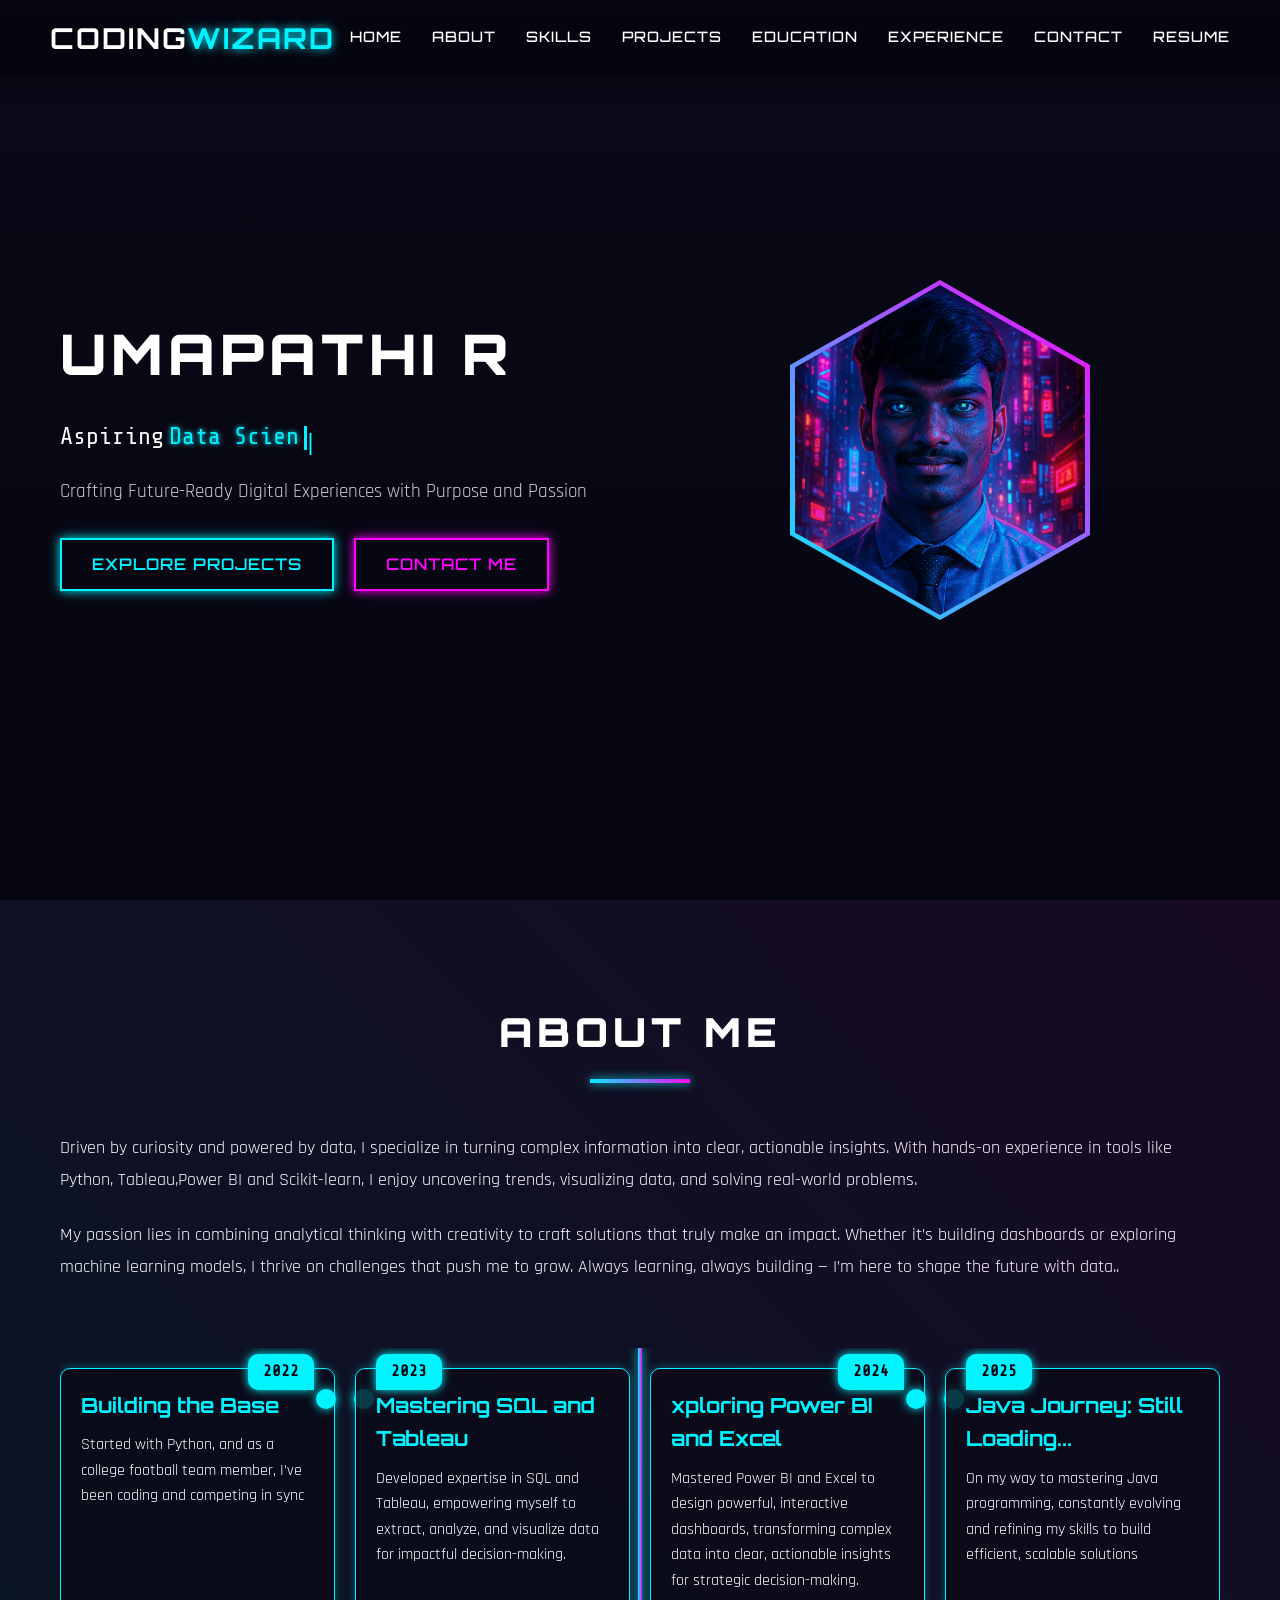
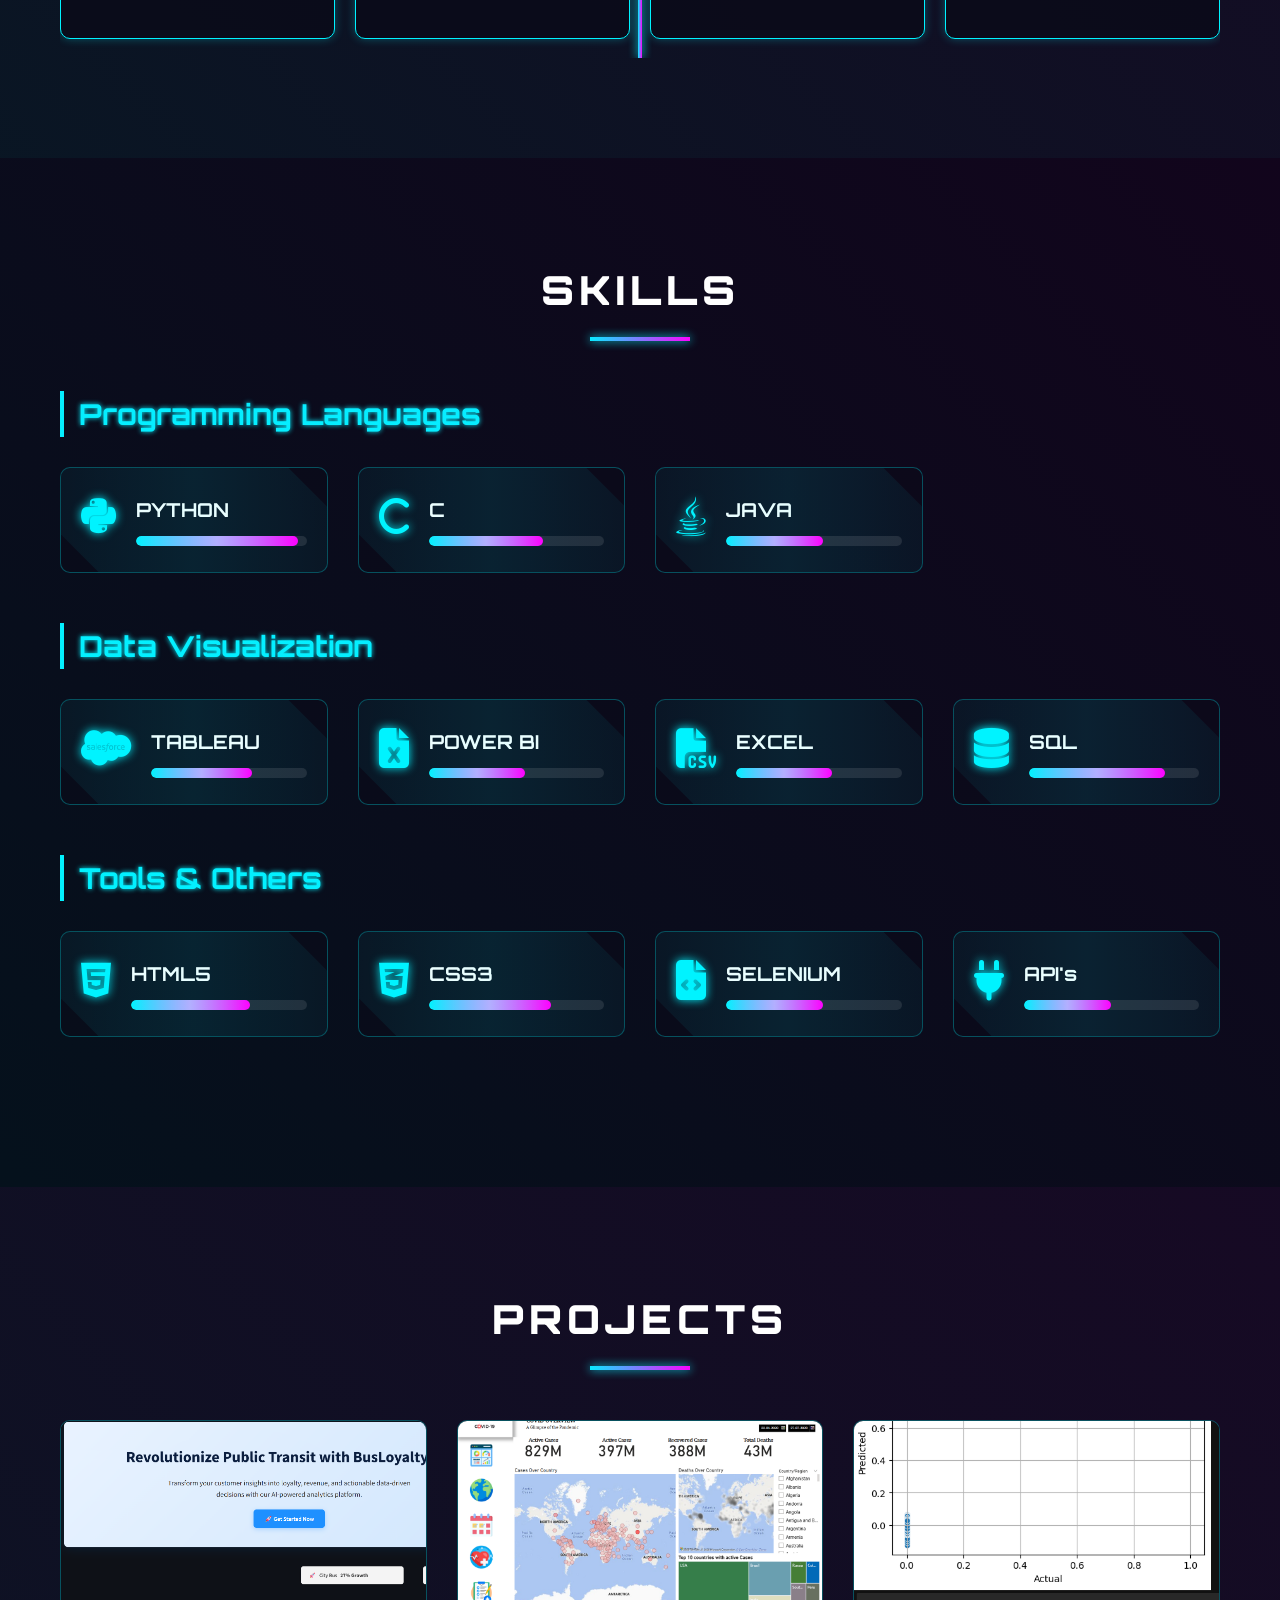
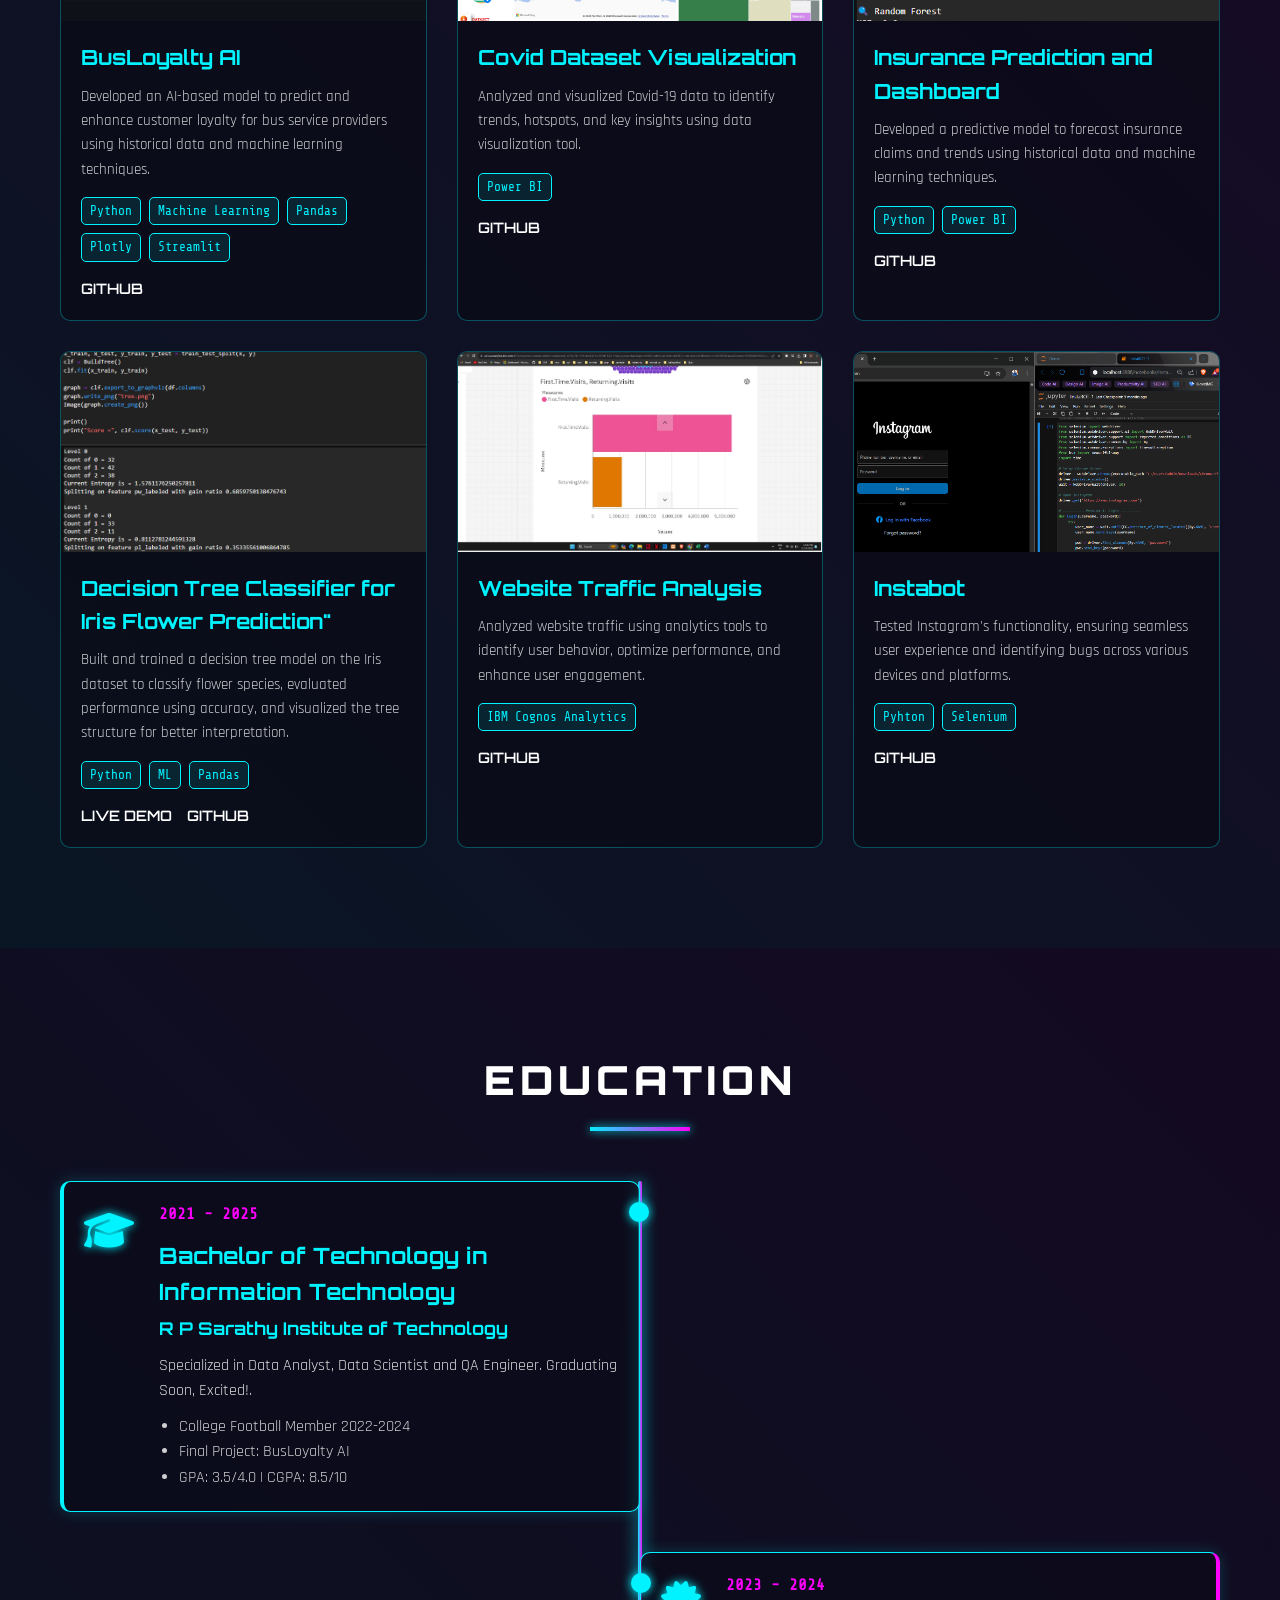
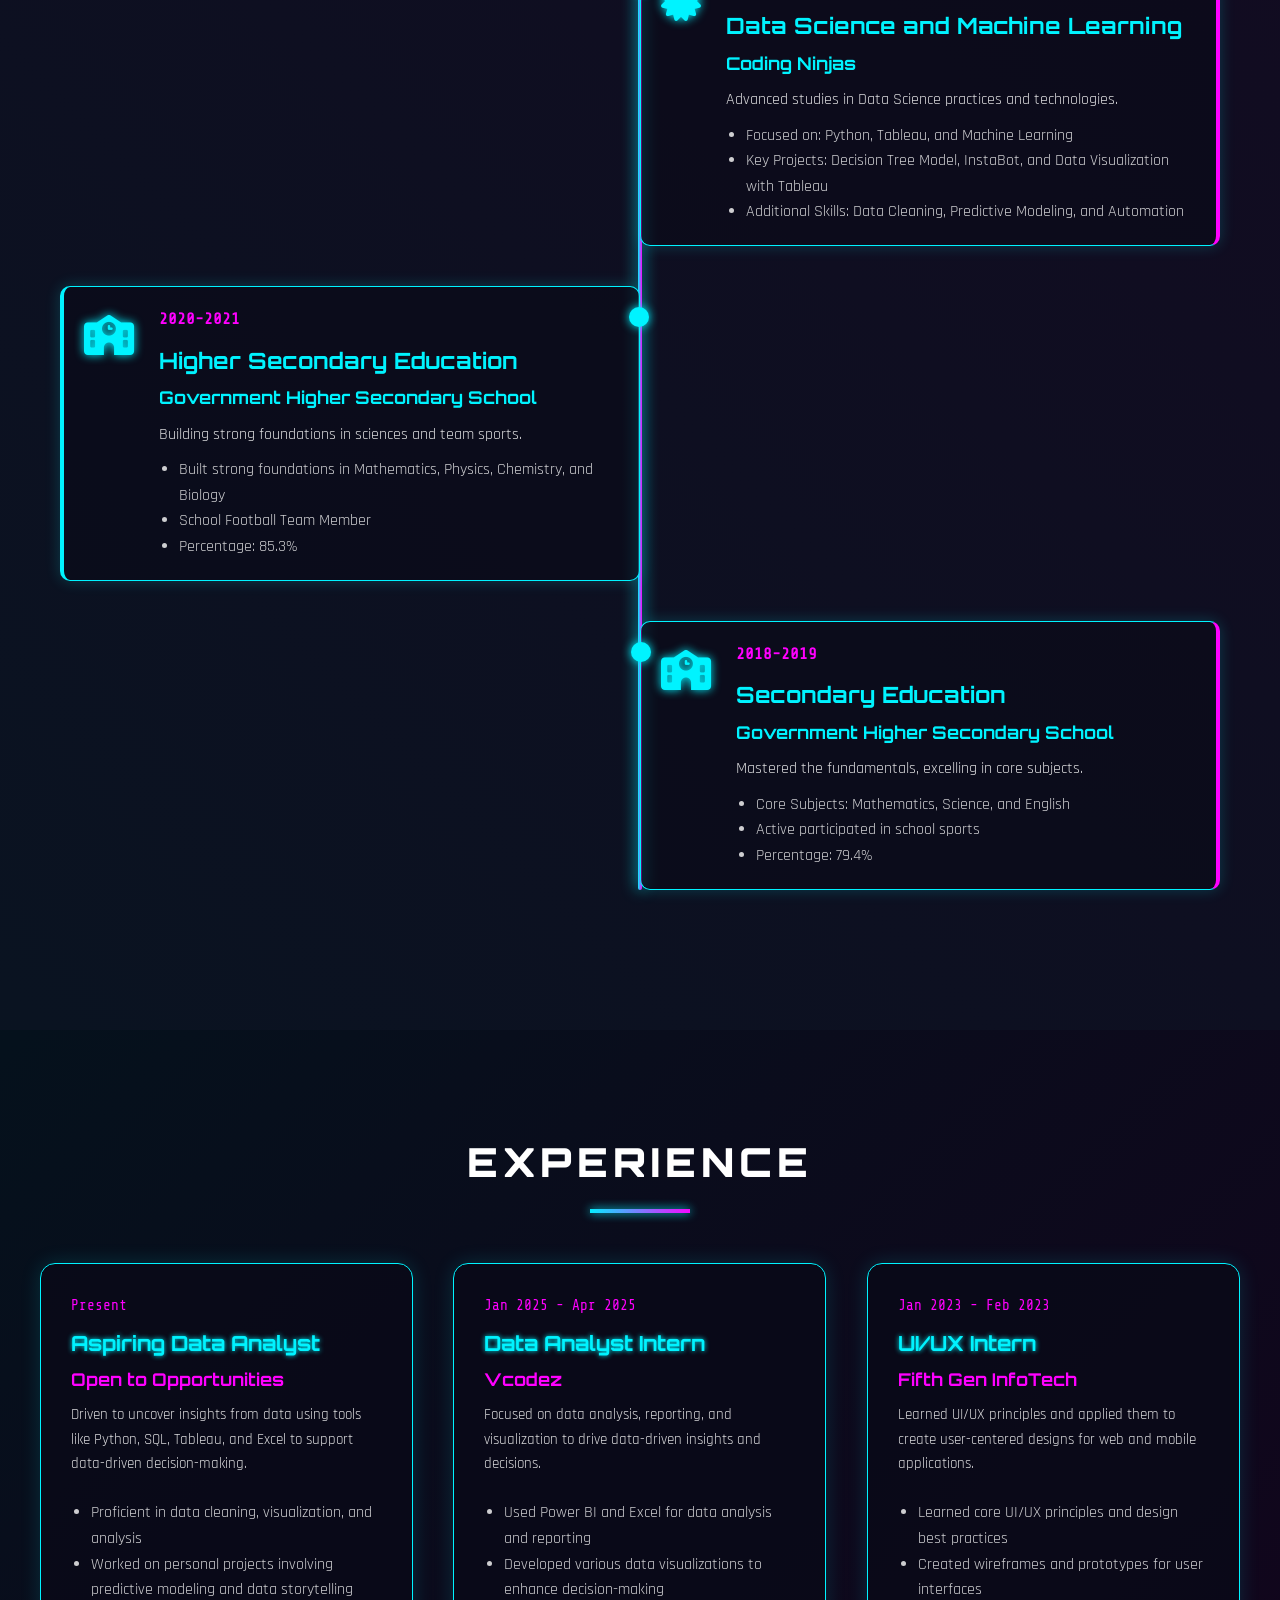
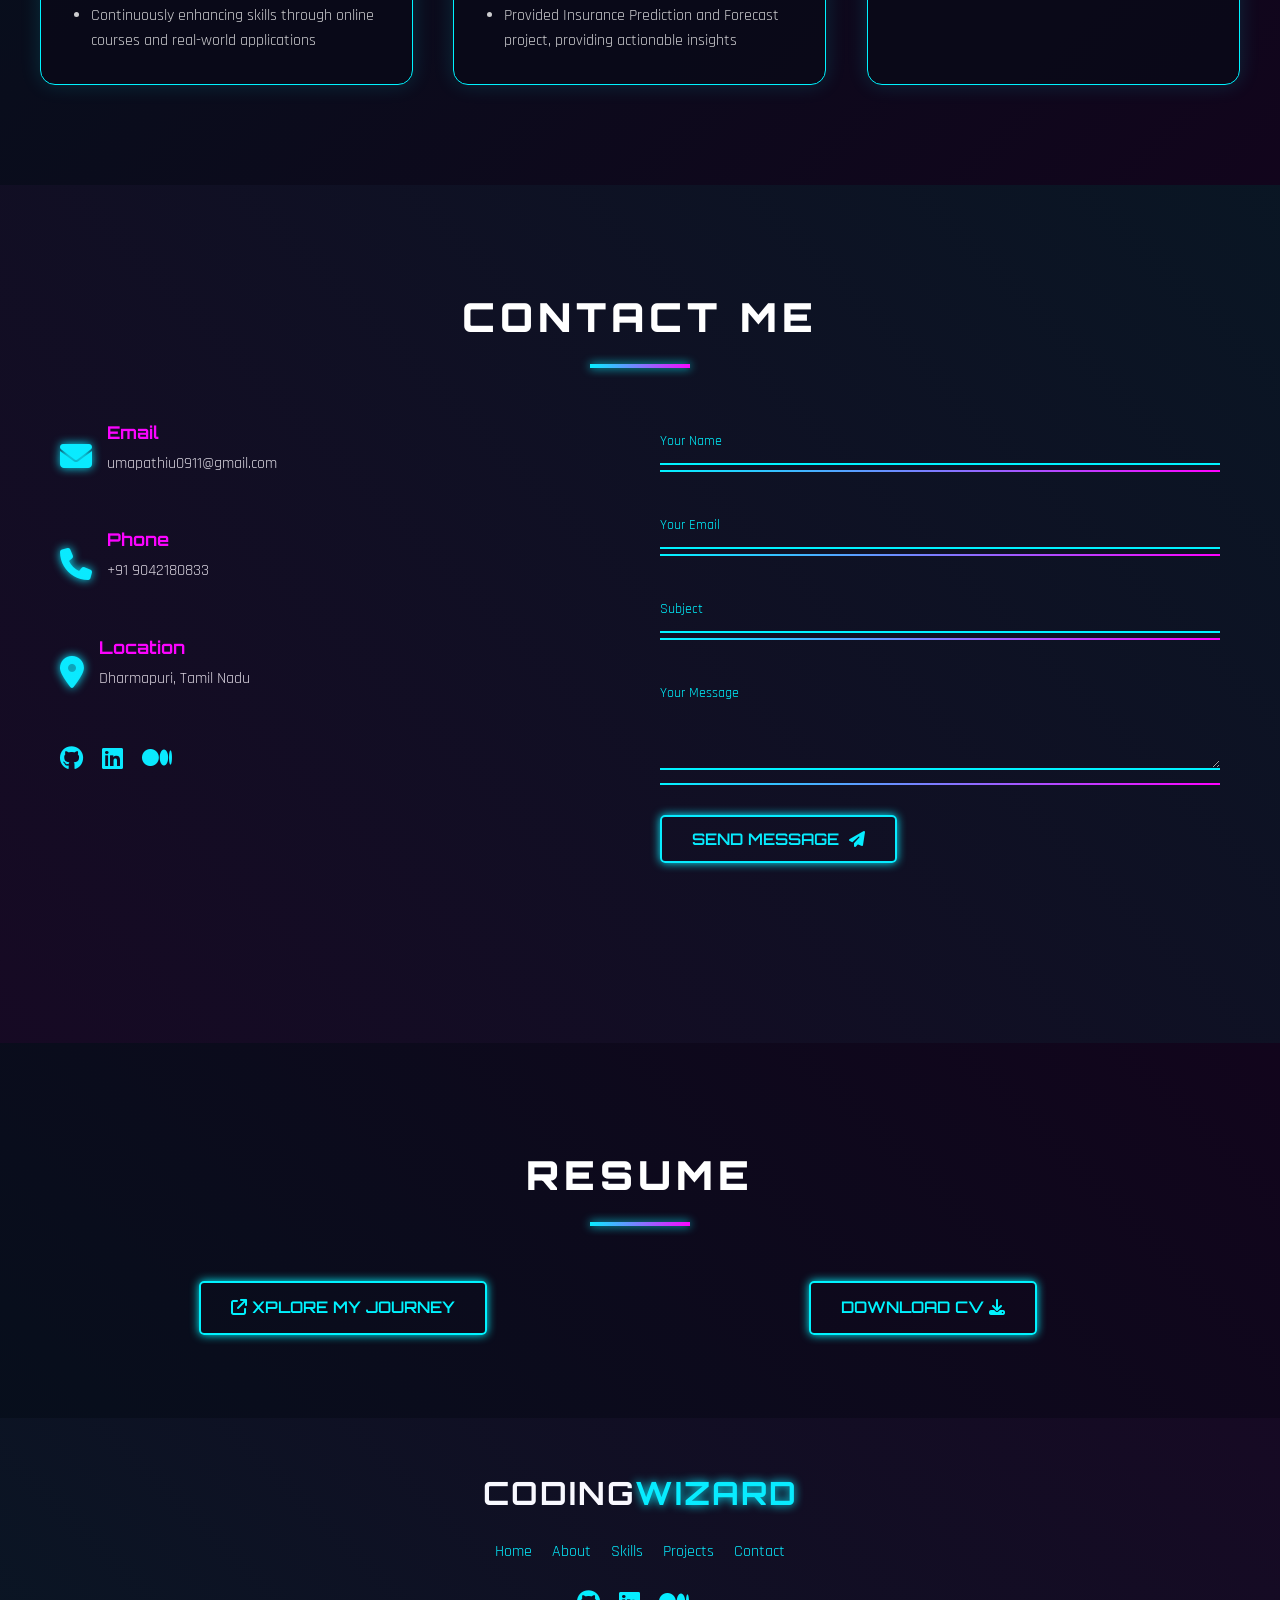
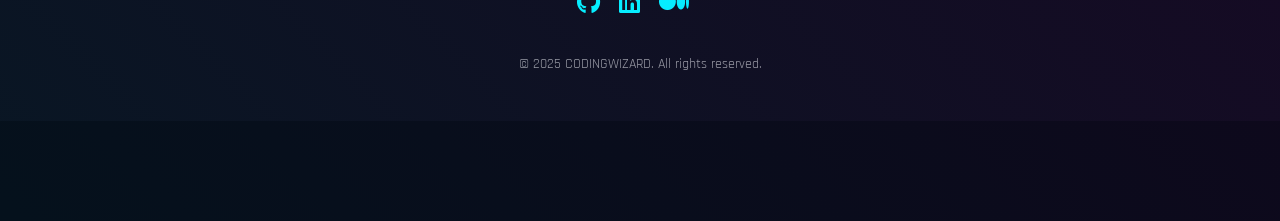
==== commit 3bd5c9b2: "mobile screen view updated" ====
--- a/index.html
+++ b/index.html
@@ -3,8 +3,15 @@
 <head>
     <meta charset="UTF-8">
     <meta name="viewport" content="width=device-width, initial-scale=1.0">
-    <title>Umapathi Odyssey</title>
-    <link rel="icon" href="images/code-solid.svg" type="image/x-icon">
+    <title class="page-title">Umapathi Odyssey</title>
+ <style>   .page-title {
+        font-family: 'Arial', sans-serif;
+        color: #4A90E2;
+        text-align: center;
+        font-size: 36px;
+      }</style>
+      
+    <link rel="icon" href="images/icon_main.jpeg" type="image/x-icon">
     <link rel="stylesheet" href="css/styles.css">
     <link rel="stylesheet" href="https://cdnjs.cloudflare.com/ajax/libs/font-awesome/6.4.0/css/all.min.css">
     <!-- Google Fonts - Cyberpunk style fonts -->
@@ -46,9 +53,9 @@
     <section id="home" class="hero">
         <div class="hero-content">
           <div class="hero-text">
-            <h1 class="glitch-text" data-text="JOHN DOE">UMAPATHI R</h1>
+            <h1 class="glitch-text" id="my-name" data-text="JOHN DOE">UMAPATHI R</h1>
             <div class="typing-container">
-              <span class="static-text">I'm an Aspiring  </span>
+              <span class="static-text">Aspiring  </span>
               <span class="dynamic-text" id="typingText"></span>
               <span class="cursor">|</span>
             </div>
@@ -672,7 +679,83 @@
         </div>
     </footer>
 
-    <!-- Scripts -->
-    <script src="js/script.js"></script>
+    <div class="mobile-popup-modal" id="mobilePopup">
+        <div class="popup-content">
+          <span class="close-popup" id="closePopup">✖</span>
+          <p>For the best experience, please view this portfolio on a Laptop or PC.</p>
+        </div>
+      </div>
+     <script src="script.js"></script> 
+<script>      
+      document.addEventListener("DOMContentLoaded", function() {
+        // Get popup elements
+        const popup = document.getElementById("mobilePopup");
+        const closeBtn = document.getElementById("closePopup");
+        
+        console.log("Popup:", popup);
+        console.log("Close button:", closeBtn);
+        
+        // Show popup on mobile devices
+        if (window.innerWidth <= 768 && popup) {
+            popup.style.display = "flex";
+        }
+        
+        // Add event listener to close button
+        if (closeBtn) {
+            closeBtn.addEventListener("click", function(e) {
+                console.log("Close button clicked");
+                if (popup) {
+                    popup.style.display = "none";
+                }
+                // Stop event propagation
+                e.stopPropagation();
+            });
+        }
+        
+        // Alternative direct approach with onclick
+        if (closeBtn && popup) {
+            closeBtn.onclick = function() {
+                console.log("Close button onclick triggered");
+                popup.style.display = "none";
+                return false; // Prevent default
+            };
+        }
+    });
+    
+    // ========== Dynamic Typing Text ==========
+const words = ["Data Scientist", "Data Analyst", "QA Engineer", "SQL Developer"];
+let wordIndex = 0;
+let charIndex = 0;
+const typingText = document.getElementById("typingText");
+const typingSpeed = 150;
+const erasingSpeed = 100;
+const delayBetweenWords = 1000;
+
+function type() {
+    if (charIndex < words[wordIndex].length) {
+        typingText.textContent += words[wordIndex].charAt(charIndex);
+        charIndex++;
+        setTimeout(type, typingSpeed);
+    } else {
+        setTimeout(erase, delayBetweenWords);
+    }
+}
+
+function erase() {
+    if (charIndex > 0) {
+        typingText.textContent = words[wordIndex].substring(0, charIndex - 1);
+        charIndex--;
+        setTimeout(erase, erasingSpeed);
+    } else {
+        wordIndex = (wordIndex + 1) % words.length;
+        setTimeout(type, typingSpeed);
+    }
+}
+
+document.addEventListener("DOMContentLoaded", () => {
+    setTimeout(type, delayBetweenWords);
+});</script>
+    
+      
 </body>
 </html>
--- a/css/styles.css
+++ b/css/styles.css
@@ -112,7 +112,7 @@
     padding: 15px 50px;
     z-index: 1000;
     background-color: rgba(5, 5, 16, 0.9);
-    backdrop-filter: blur(10px);
+    webkit-backdrop-filter: blur(10px);
     box-shadow: 0 5px 20px rgba(0, 0, 0, 0.3);
     transition: all 0.3s ease;
 }
@@ -1875,3 +1875,157 @@
     color: #0ff;
     text-shadow: 0 0 5px rgba(0, 255, 255, 0.5);
 }
+/* Mobile Responsive Styles */
+@media (max-width: 768px) {
+    .navbar {
+        padding: 10px 20px;
+        flex-direction: column;
+        align-items: flex-start;
+    }
+
+    .nav-toggle {
+        display: block;
+    }
+
+    .nav-links {
+        flex-direction: column;
+        width: 100%;
+        display: none;
+        background-color: rgba(5, 5, 16, 0.95);
+        padding: 10px 20px;
+    }
+
+    .nav-links.show {
+        display: flex;
+    }
+
+    .nav-links li {
+        margin: 10px 0;
+    }
+
+    .hero-content {
+        flex-direction: column;
+        text-align: center;
+        padding-top: 100px;
+    }
+
+    .hero-text {
+        padding-right: 0;
+    }
+
+    .hero-image {
+        margin-top: 30px;
+    }
+
+    .cta-buttons {
+        flex-direction: column;
+        gap: 10px;
+        align-items: center;
+    }
+
+    .skills-grid {
+        grid-template-columns: 1fr;
+    }
+
+    .projects-grid {
+        grid-template-columns: 1fr;
+    }
+
+    .resume-container {
+        flex-direction: column;
+        text-align: center;
+        gap: 20px;
+    }
+
+    .contact-container {
+        flex-direction: column;
+    }
+
+    .contact-info, .contact-form {
+        padding: 0;
+    }
+
+    .edu-item {
+        width: 100%;
+        left: 0 !important;
+        transform: translateX(0) !important;
+    }
+
+    .education-timeline::before {
+        left: 10px;
+        transform: none;
+    }
+
+    .edu-item::before {
+        left: -10px !important;
+        right: auto !important;
+    }
+    
+    #my-name{
+        font-size: 2rem;
+        padding: 0;
+        margin: 0;
+    }
+}
+/* Mobile Popup Modal Style */
+.mobile-popup-modal {
+    display: none; /* Hidden by default */
+    position: fixed;
+    top: 0;
+    left: 0;
+    width: 100%;
+    height: 100%;
+    background: rgba(5, 5, 16, 0.95);
+    z-index: 9999;
+    justify-content: center;
+    align-items: center;
+    backdrop-filter: blur(5px);
+}
+
+.popup-content {
+    background: var(--darker-color);
+    border: 2px solid var(--secondary-color);
+    color: var(--light-color);
+    font-family: var(--font-mono);
+    padding: 25px 30px;
+    border-radius: 12px;
+    text-align: center;
+    box-shadow: 0 0 15px var(--secondary-color);
+    position: relative;
+    max-width: 300px;
+    animation: fadeInPopup 0.5s ease-out;
+}
+
+.popup-content p {
+    font-size: 1rem;
+    color: var(--primary-color);
+    text-shadow: 0 0 8px var(--primary-color);
+}
+
+.close-popup {
+    position: absolute;
+    top: 8px;
+    right: 12px;
+    font-size: 1.2rem;
+    color: var(--secondary-color);
+    cursor: pointer;
+    transition: 0.3s ease;
+}
+
+.close-popup:hover {
+    color: var(--primary-color);
+    text-shadow: 0 0 5px var(--primary-color);
+}
+
+@keyframes fadeInPopup {
+    from { opacity: 0; transform: scale(0.9); }
+    to { opacity: 1; transform: scale(1); }
+}
+
+@media (max-width: 768px) {
+    .mobile-popup-modal {
+        display: flex;
+    }
+}
+
+
